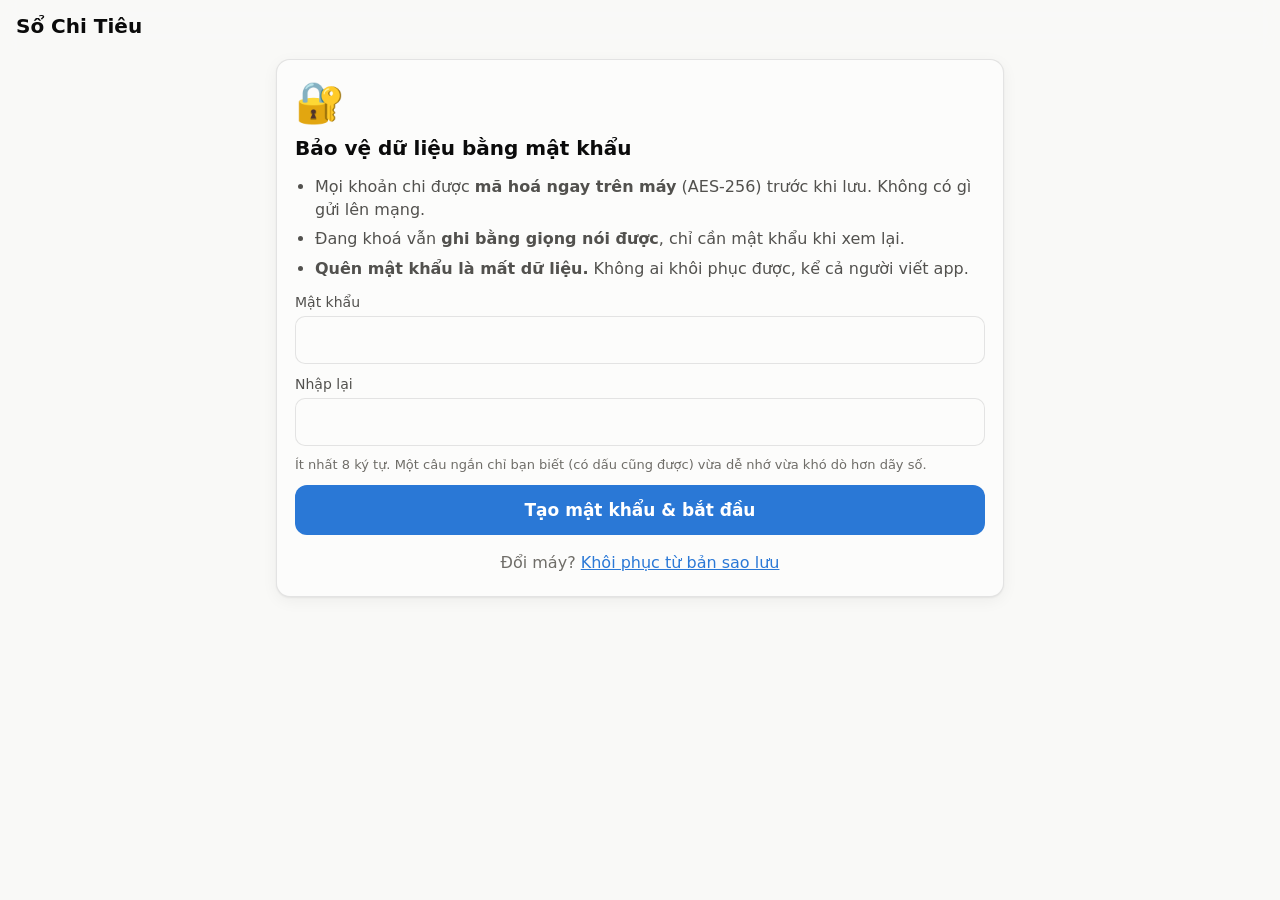
==== index.html @ b9833793 "Coin Manager: ghi chi tiêu bằng giọng nói, mã hoá dữ liệu trên trình duyệt - PWA cho GitHub Pages: n" ====
<!doctype html>
<html lang="vi">
<head>
<meta charset="utf-8">
<meta http-equiv="Content-Security-Policy" content="default-src 'self'; script-src 'self'; style-src 'self'; img-src 'self' data: blob:; connect-src 'self'; manifest-src 'self'; worker-src 'self'; object-src 'none'; base-uri 'none'; form-action 'none'">
<meta name="referrer" content="no-referrer">
<meta name="viewport" content="width=device-width, initial-scale=1, viewport-fit=cover">
<meta name="theme-color" content="#2a78d6">
<meta name="description" content="Ghi chi tiêu bằng giọng nói tiếng Việt, dữ liệu mã hoá ngay trên máy.">
<title>Sổ Chi Tiêu</title>
<link rel="manifest" href="manifest.webmanifest">
<link rel="icon" href="icons/icon.svg" type="image/svg+xml">
<link rel="apple-touch-icon" href="icons/icon-192.png">
<link rel="stylesheet" href="css/app.css">
<script type="module" src="js/app.js"></script>
</head>
<body>
<header class="topbar">
  <h1>Sổ Chi Tiêu</h1>
  <span class="topbar-right">
    <span id="month-spent" class="topbar-meta"></span>
    <button id="lock-btn" class="lock-btn" type="button" hidden></button>
  </span>
</header>

<main>
  <!-- TẠO MẬT KHẨU (lần đầu) -->
  <section id="view-setup" class="view" data-view="setup" hidden>
    <div class="card gate">
      <div class="gate-icon" aria-hidden="true">🔐</div>
      <h2>Bảo vệ dữ liệu bằng mật khẩu</h2>
      <ul class="gate-points">
        <li>Mọi khoản chi được <b>mã hoá ngay trên máy</b> (AES-256) trước khi lưu. Không có gì gửi lên mạng.</li>
        <li>Đang khoá vẫn <b>ghi bằng giọng nói được</b>, chỉ cần mật khẩu khi xem lại.</li>
        <li><b>Quên mật khẩu là mất dữ liệu.</b> Không ai khôi phục được, kể cả người viết app.</li>
      </ul>
      <form id="setup-form" class="gate-form" autocomplete="on">
        <input class="sr-only" type="text" name="username" autocomplete="username" value="Coin Manager" tabindex="-1" aria-hidden="true" readonly>
        <label>Mật khẩu <input name="pass" type="password" autocomplete="new-password" required></label>
        <label>Nhập lại <input name="pass2" type="password" autocomplete="new-password" required></label>
        <p class="muted hint">Ít nhất 8 ký tự. Một câu ngắn chỉ bạn biết (có dấu cũng được) vừa dễ nhớ vừa khó dò hơn dãy số.</p>
        <p class="form-error" role="alert"></p>
        <button class="btn primary" type="submit">Tạo mật khẩu &amp; bắt đầu</button>
      </form>
      <p class="muted center">Đổi máy? <label class="link">Khôi phục từ bản sao lưu<input id="restore-file" type="file" accept=".json,application/json" hidden></label></p>
    </div>
  </section>

  <!-- MỞ KHOÁ -->
  <section id="view-lock" class="view" data-view="lock" hidden>
    <div class="card gate">
      <div class="gate-icon" aria-hidden="true">🔒</div>
      <h2>Đang khoá</h2>
      <p id="lock-msg" class="muted"></p>
      <form id="unlock-form" class="gate-form" autocomplete="on">
        <input class="sr-only" type="text" name="username" autocomplete="username" value="Coin Manager" tabindex="-1" aria-hidden="true" readonly>
        <label>Mật khẩu <input name="pass" type="password" autocomplete="current-password" required></label>
        <p class="form-error" role="alert"></p>
        <button class="btn primary" type="submit">Mở khoá</button>
      </form>
      <details class="forgot">
        <summary>Quên mật khẩu?</summary>
        <p class="muted">Dữ liệu được mã hoá bằng chính mật khẩu của bạn nên không có cách lấy lại. Bạn có thể xoá hết để bắt đầu lại, rồi khôi phục từ bản sao lưu nếu còn nhớ mật khẩu lúc sao lưu.</p>
        <button id="forgot-wipe" class="btn danger" type="button">Xoá toàn bộ và bắt đầu lại…</button>
      </details>
    </div>
  </section>

  <!-- GHI -->
  <section id="view-record" class="view" data-view="record">
    <div class="mic-wrap">
      <button id="mic" class="mic" type="button" aria-label="Bấm để nói">
        <svg viewBox="0 0 24 24" aria-hidden="true"><rect x="9" y="3" width="6" height="11" rx="3"/><path d="M5.5 11a6.5 6.5 0 0 0 13 0M12 17.5V21M8.5 21h7"/></svg>
      </button>
      <p id="mic-status" class="mic-status">Bấm micro rồi nói, ví dụ: <q>bánh mì heo quay mười lăm nghìn</q></p>
      <p id="transcript" class="transcript" hidden></p>
      <div id="alts" class="alts" hidden></div>
    </div>

    <form id="text-form" class="text-form" autocomplete="off">
      <input id="text-input" type="text" enterkeyhint="done" placeholder="Hoặc gõ: bánh mì 15k, cà phê 25k" aria-label="Gõ khoản chi">
      <button class="btn" type="submit">Thêm</button>
    </form>

    <div id="preview" class="card preview" hidden>
      <div id="preview-items"></div>
      <label class="pv-date">Ngày <input id="pv-date" type="date"></label>
      <div class="row-end">
        <button id="pv-cancel" class="btn ghost" type="button">Huỷ</button>
        <button id="pv-save" class="btn primary" type="button">Lưu</button>
      </div>
    </div>

    <section class="card">
      <h2 class="card-title"><span>Hôm nay</span><span id="today-total" class="muted"></span></h2>
      <ul id="today-list" class="tx-list"></ul>
    </section>

    <details class="card howto">
      <summary>Cách nói để máy hiểu đúng</summary>
      <p><b>Mẫu câu:</b> <code>[tên khoản] [số tiền] [đơn vị]</code></p>
      <ul>
        <li><q>bánh mì heo quay mười lăm nghìn</q> → 15.000đ</li>
        <li><q>cà phê sữa hai lăm k</q> → 25.000đ</li>
        <li><q>đổ xăng một trăm rưỡi</q> → 150.000đ <span class="muted">(không nói đơn vị thì hiểu là nghìn)</span></li>
        <li><q>tiền nhà ba triệu hai</q> → 3.200.000đ</li>
        <li><q>trà sữa ba mươi lăm nghìn và bánh tráng hai chục</q> → 2 khoản</li>
        <li><q>hôm qua ăn phở năm mươi lăm nghìn</q> → ghi vào hôm qua</li>
        <li><q>nhận lương mười lăm triệu</q> hoặc <q>thu …</q> → khoản thu</li>
      </ul>
      <p class="muted">Đơn vị hiểu được: nghìn/ngàn/k/ca, triệu/tr, tỷ. Tiếng lóng củ (triệu), lít/xị (trăm nghìn) bật/tắt trong Cài đặt.
        Danh mục được đoán theo từ khoá; khi bạn sửa danh mục, app sẽ nhớ cho lần sau.</p>
    </details>
  </section>

  <!-- LỊCH SỬ -->
  <section id="view-history" class="view" data-view="history" hidden>
    <div class="month-nav" data-month-nav></div>
    <div class="filters">
      <input id="hist-q" type="search" placeholder="Tìm theo tên…" aria-label="Tìm theo tên">
      <select id="hist-cat" aria-label="Lọc danh mục"></select>
    </div>
    <p id="hist-summary" class="muted"></p>
    <div id="hist-list"></div>
  </section>

  <!-- THỐNG KÊ -->
  <section id="view-stats" class="view" data-view="stats" hidden>
    <div class="month-nav" data-month-nav></div>
    <div id="stats-body"></div>
  </section>

  <!-- CÀI ĐẶT -->
  <section id="view-settings" class="view" data-view="settings" hidden>
    <section class="card">
      <h2 class="card-title">Bảo mật</h2>
      <p class="muted">Dữ liệu được mã hoá AES-256-GCM ngay trên máy. Khoá sinh từ mật khẩu (PBKDF2, 600.000 vòng) và chỉ nằm trong bộ nhớ khi đang mở.</p>
      <label class="field-row">Tự khoá khi rời app quá
        <select id="set-lockafter">
          <option value="0">Ngay lập tức</option>
          <option value="1">1 phút</option>
          <option value="5">5 phút</option>
          <option value="15">15 phút</option>
          <option value="60">1 giờ</option>
        </select>
      </label>
      <div class="btn-row">
        <button id="lock-now" class="btn" type="button">🔒 Khoá ngay</button>
        <button id="change-pass" class="btn" type="button">Đổi mật khẩu</button>
      </div>
    </section>

    <section class="card">
      <h2 class="card-title">Nhận diện</h2>
      <label class="switch"><input id="set-slang" type="checkbox"> <span>Hiểu tiếng lóng: <b>củ</b> = triệu, <b>lít/xị</b> = trăm nghìn, <b>cành</b> = nghìn</span></label>
      <label class="switch"><input id="set-autosave" type="checkbox"> <span>Tự lưu sau 3 giây khi nhận diện đủ tên và số tiền</span></label>
    </section>

    <section class="card">
      <h2 class="card-title">Danh mục &amp; từ khoá</h2>
      <p class="muted">Thêm từ khoá riêng cho từng danh mục, cách nhau bằng dấu phẩy. Từ khoá dài hơn sẽ được ưu tiên.</p>
      <div id="cat-settings"></div>
      <form id="cat-add" class="cat-add" autocomplete="off">
        <input name="icon" maxlength="4" placeholder="🐱" aria-label="Biểu tượng">
        <input name="name" required placeholder="Tên danh mục mới" aria-label="Tên danh mục mới">
        <select name="type" aria-label="Loại"><option value="expense">Chi</option><option value="income">Thu</option></select>
        <button class="btn" type="submit">Thêm</button>
      </form>
    </section>

    <section class="card">
      <h2 class="card-title">Đã học từ bạn</h2>
      <ul id="learned-list" class="learned-list"></ul>
    </section>

    <section class="card">
      <h2 class="card-title">Dữ liệu</h2>
      <p id="data-info" class="muted"></p>
      <div class="btn-row">
        <button id="export-json" class="btn" type="button">Sao lưu (đã mã hoá)</button>
        <button id="export-csv" class="btn" type="button">Xuất Excel (CSV, không mã hoá)</button>
        <label class="btn">Khôi phục từ file<input id="import-json" type="file" accept="application/json,.json" hidden></label>
      </div>
      <button id="wipe" class="btn danger" type="button">Xoá toàn bộ dữ liệu…</button>
    </section>
  </section>
</main>

<nav class="tabbar">
  <button type="button" data-tab="record"><span aria-hidden="true">🎤</span>Ghi</button>
  <button type="button" data-tab="history"><span aria-hidden="true">📒</span>Lịch sử</button>
  <button type="button" data-tab="stats"><span aria-hidden="true">📊</span>Thống kê</button>
  <button type="button" data-tab="settings"><span aria-hidden="true">⚙️</span>Cài đặt</button>
</nav>

<dialog id="edit-dialog">
  <form id="edit-form" method="dialog">
    <h2>Sửa khoản</h2>
    <label>Tên <input name="name" required></label>
    <label>Số tiền <input name="amount" inputmode="numeric" required></label>
    <label>Danh mục <select name="category"></select></label>
    <label>Ngày <input name="date" type="date" required></label>
    <p class="muted" id="edit-raw"></p>
    <div class="row-end">
      <button class="btn danger ghost" type="button" id="edit-delete">Xoá</button>
      <span class="spacer"></span>
      <button class="btn ghost" value="cancel" formnovalidate>Huỷ</button>
      <button class="btn primary" value="save">Lưu</button>
    </div>
  </form>
</dialog>

<dialog id="change-pass-dialog">
  <form id="change-pass-form" method="dialog" autocomplete="on">
    <h2>Đổi mật khẩu</h2>
    <input class="sr-only" type="text" name="username" autocomplete="username" value="Coin Manager" tabindex="-1" aria-hidden="true" readonly>
    <label>Mật khẩu hiện tại <input name="old" type="password" autocomplete="current-password" required></label>
    <label>Mật khẩu mới <input name="pass" type="password" autocomplete="new-password" required></label>
    <label>Nhập lại mật khẩu mới <input name="pass2" type="password" autocomplete="new-password" required></label>
    <p class="form-error" role="alert"></p>
    <div class="row-end">
      <button class="btn ghost" value="cancel" formnovalidate>Huỷ</button>
      <button class="btn primary" value="save">Đổi mật khẩu</button>
    </div>
  </form>
</dialog>

<dialog id="ask-pass-dialog">
  <form id="ask-pass-form" method="dialog">
    <h2>Mật khẩu của bản sao lưu</h2>
    <p id="ask-pass-msg" class="muted"></p>
    <label>Mật khẩu <input name="pass" type="password" autocomplete="off" required></label>
    <p class="form-error" role="alert"></p>
    <div class="row-end">
      <button class="btn ghost" value="cancel" formnovalidate>Huỷ</button>
      <button class="btn primary" value="ok">Mở</button>
    </div>
  </form>
</dialog>

<div id="toast" class="toast" role="status" hidden></div>
</body>
</html>
---- css/app.css ----
:root {
  color-scheme: light;
  --page: #f9f9f7;
  --surface: #fcfcfb;
  --surface-2: #f0efec;
  --text: #0b0b0b;
  --text-2: #52514e;
  --muted: #6f6d68;
  --grid: #e1e0d9;
  --axis: #c3c2b7;
  --border: rgba(11, 11, 11, 0.10);
  --accent: #2a78d6;
  --accent-strong: #1c5cab;
  --accent-ink: #ffffff;
  --series-1: #2a78d6;
  --series-1-active: #1c5cab;
  --track: #e8f0fb;
  --good: #006300;
  --bad: #c03030;
  --warn-bg: #fff4dc;
  --shadow: 0 1px 2px rgba(0, 0, 0, 0.06), 0 4px 16px rgba(0, 0, 0, 0.05);
  --radius: 14px;
  --tabbar-h: 64px;
  font-family: system-ui, -apple-system, "Segoe UI", Roboto, sans-serif;
}

@media (prefers-color-scheme: dark) {
  :root {
    color-scheme: dark;
    --page: #0d0d0d;
    --surface: #1a1a19;
    --surface-2: #262624;
    --text: #ffffff;
    --text-2: #c3c2b7;
    --muted: #9a988f;
    --grid: #2c2c2a;
    --axis: #383835;
    --border: rgba(255, 255, 255, 0.10);
    --accent: #3987e5;
    --accent-strong: #6da7ec;
    --series-1: #3987e5;
    --series-1-active: #86b6ef;
    --track: #1d2a3a;
    --good: #0ca30c;
    --bad: #e66767;
    --warn-bg: #3a2e12;
    --shadow: none;
  }
}

* { box-sizing: border-box; }
[hidden] { display: none !important; }
.sr-only {
  position: absolute !important; width: 1px !important; height: 1px !important; min-height: 0 !important;
  padding: 0 !important; margin: -1px !important; border: 0 !important; overflow: hidden; clip-path: inset(50%); white-space: nowrap;
}
html { -webkit-text-size-adjust: 100%; }
body {
  margin: 0;
  background: var(--page);
  color: var(--text);
  font-size: 16px;
  line-height: 1.45;
  padding-bottom: calc(var(--tabbar-h) + env(safe-area-inset-bottom) + 16px);
}
button, input, select, textarea { font: inherit; color: inherit; }
h1, h2, h3 { margin: 0; }
q { quotes: "“" "”"; }
.muted { color: var(--muted); }
.empty { color: var(--muted); padding: 12px 4px; list-style: none; }
.spacer { flex: 1; }

/* ----- Khung ----- */
.topbar {
  position: sticky; top: 0; z-index: 5;
  display: flex; align-items: baseline; justify-content: space-between; gap: 12px;
  padding: calc(env(safe-area-inset-top) + 12px) 16px 10px;
  background: color-mix(in srgb, var(--page) 88%, transparent);
  backdrop-filter: blur(10px);
}
.topbar h1 { font-size: 20px; font-weight: 700; }
.topbar-meta { color: var(--text-2); font-size: 14px; }
.topbar-right { display: flex; align-items: center; gap: 10px; }
.lock-btn {
  border: 1px solid var(--border); background: var(--surface); border-radius: 999px;
  padding: 6px 12px; min-height: 36px; font-size: 14px; cursor: pointer; white-space: nowrap;
}
main { max-width: 760px; margin: 0 auto; padding: 0 16px; }
.view { display: flex; flex-direction: column; gap: 14px; }
.view[hidden] { display: none; }

.card {
  background: var(--surface);
  border: 1px solid var(--border);
  border-radius: var(--radius);
  padding: 14px 16px;
  box-shadow: var(--shadow);
}
.card-title {
  display: flex; justify-content: space-between; align-items: baseline; gap: 8px;
  font-size: 15px; font-weight: 650; margin-bottom: 8px;
}
.card-title .muted { font-weight: 400; font-size: 14px; }

.tabbar {
  position: fixed; left: 0; right: 0; bottom: 0; z-index: 10;
  display: grid; grid-template-columns: repeat(4, 1fr);
  height: calc(var(--tabbar-h) + env(safe-area-inset-bottom));
  padding-bottom: env(safe-area-inset-bottom);
  background: var(--surface);
  border-top: 1px solid var(--border);
}
.tabbar button {
  display: flex; flex-direction: column; align-items: center; justify-content: center; gap: 2px;
  border: 0; background: none; font-size: 12px; color: var(--muted); cursor: pointer;
}
.tabbar button span { font-size: 20px; filter: grayscale(1); opacity: .7; }
.tabbar button[aria-current] { color: var(--accent); font-weight: 650; }
.tabbar button[aria-current] span { filter: none; opacity: 1; }

/* ----- Nút ----- */
.btn {
  display: inline-flex; align-items: center; justify-content: center; gap: 6px;
  min-height: 44px; padding: 0 16px;
  border-radius: 12px; border: 1px solid var(--border);
  background: var(--surface-2); cursor: pointer; font-weight: 550;
}
.btn.primary { background: var(--accent); color: var(--accent-ink); border-color: transparent; }
.btn.primary:disabled { opacity: .45; cursor: not-allowed; }
.btn.ghost { background: transparent; }
.btn.danger { color: var(--bad); }
.icon-btn {
  min-width: 40px; min-height: 40px; border: 0; border-radius: 10px;
  background: transparent; cursor: pointer; font-size: 18px; color: var(--text-2);
}
.icon-btn:disabled { opacity: .3; cursor: default; }
.row-end { display: flex; justify-content: flex-end; align-items: center; gap: 8px; margin-top: 12px; }
.btn-row { display: flex; flex-wrap: wrap; gap: 8px; margin: 8px 0 12px; }
.chip {
  border: 1px solid var(--border); background: var(--surface); border-radius: 999px;
  padding: 6px 12px; cursor: pointer; font-size: 14px;
}

input[type="text"], input[type="search"], input[type="date"], input:not([type]), select, textarea {
  min-height: 44px; padding: 8px 12px; width: 100%;
  border: 1px solid var(--border); border-radius: 10px; background: var(--surface);
}
textarea { resize: vertical; min-height: 60px; }
input:focus-visible, select:focus-visible, textarea:focus-visible, button:focus-visible {
  outline: 2px solid var(--accent); outline-offset: 1px;
}

/* ----- Ghi ----- */
.mic-wrap { display: flex; flex-direction: column; align-items: center; gap: 10px; padding: 18px 0 4px; text-align: center; }
.mic {
  width: 112px; height: 112px; border-radius: 50%; border: 0; cursor: pointer;
  background: var(--accent); color: var(--accent-ink);
  display: grid; place-items: center;
  box-shadow: 0 6px 20px color-mix(in srgb, var(--accent) 40%, transparent);
  transition: transform .15s;
  -webkit-tap-highlight-color: transparent;
}
.mic:active { transform: scale(.96); }
.mic:disabled { opacity: .4; box-shadow: none; }
.mic svg { width: 48px; height: 48px; fill: none; stroke: currentColor; stroke-width: 1.8; stroke-linecap: round; }
.mic svg rect { fill: currentColor; stroke: none; }
.mic.listening { background: var(--bad); animation: pulse 1.2s ease-out infinite; }
@keyframes pulse {
  0% { box-shadow: 0 0 0 0 color-mix(in srgb, var(--bad) 45%, transparent); }
  100% { box-shadow: 0 0 0 26px transparent; }
}
@media (prefers-reduced-motion: reduce) { .mic.listening { animation: none; } }
.mic-status { margin: 0; color: var(--text-2); max-width: 34ch; }
.mic-status.error { color: var(--bad); }
.transcript { margin: 0; font-size: 18px; font-weight: 600; }
.transcript.interim { color: var(--muted); font-weight: 400; }
.alts { display: flex; flex-wrap: wrap; justify-content: center; align-items: center; gap: 6px; font-size: 14px; }

.text-form { display: flex; gap: 8px; }
.text-form input { flex: 1; }

.preview { border-color: color-mix(in srgb, var(--accent) 45%, transparent); }
.pv-item { padding: 10px 0; border-bottom: 1px solid var(--border); display: grid; gap: 8px; }
.pv-item.warn .amount-field input { background: var(--warn-bg); }
.pv-name { font-weight: 600; }
.pv-row { display: grid; grid-template-columns: minmax(0, 1fr) minmax(0, 1.2fr) auto; gap: 8px; align-items: center; }
.amount-field { position: relative; }
.amount-field input { padding-right: 26px; font-variant-numeric: tabular-nums; font-weight: 600; }
.amount-field span { position: absolute; right: 10px; top: 50%; transform: translateY(-50%); color: var(--muted); pointer-events: none; }
.pv-date { display: flex; align-items: center; gap: 10px; margin-top: 10px; color: var(--text-2); }
.pv-date input { width: auto; flex: 1; }

.howto summary { cursor: pointer; font-weight: 600; }
.howto ul { padding-left: 18px; margin: 8px 0; }
.howto li { margin: 4px 0; }
.howto code { background: var(--surface-2); padding: 2px 6px; border-radius: 6px; }

/* ----- Danh sách khoản ----- */
.tx-list { list-style: none; margin: 0; padding: 0; }
.tx {
  width: 100%; display: grid; grid-template-columns: 36px minmax(0, 1fr) auto; align-items: center; gap: 10px;
  padding: 10px 0; border: 0; border-bottom: 1px solid var(--border); background: none; text-align: left; cursor: pointer;
}
.tx-list li:last-child .tx { border-bottom: 0; }
.tx-icon { width: 36px; height: 36px; border-radius: 10px; background: var(--surface-2); display: grid; place-items: center; font-size: 18px; }
.tx-main { display: flex; flex-direction: column; min-width: 0; }
.tx-name { font-weight: 550; overflow: hidden; text-overflow: ellipsis; white-space: nowrap; }
.tx-sub { font-size: 13px; color: var(--muted); }
.tx-amt { font-weight: 650; font-variant-numeric: tabular-nums; white-space: nowrap; }
.tx-amt.income { color: var(--good); }

.month-nav { display: flex; align-items: center; justify-content: space-between; padding-top: 4px; }
.month-nav b { font-size: 17px; }
.filters { display: grid; grid-template-columns: 1fr 1fr; gap: 8px; }
#hist-summary { margin: 0; font-size: 14px; }
#hist-list { display: flex; flex-direction: column; gap: 12px; }

/* ----- Thống kê ----- */
#stats-body { display: flex; flex-direction: column; gap: 14px; }
.kpis { display: grid; grid-template-columns: 1fr 1fr; gap: 10px; }
.kpi {
  background: var(--surface); border: 1px solid var(--border); border-radius: var(--radius);
  padding: 12px 14px; display: flex; flex-direction: column; gap: 2px; min-width: 0; box-shadow: var(--shadow);
}
.kpi.hero { grid-column: 1 / -1; }
.kpi-label { font-size: 13px; color: var(--text-2); }
.kpi-value { font-size: 17px; font-weight: 650; overflow-wrap: anywhere; }
.kpi.hero .kpi-value { font-size: 40px; line-height: 1.15; letter-spacing: -0.01em; }
.kpi-delta { font-size: 14px; color: var(--text-2); }
.kpi-delta.bad { color: var(--bad); }
.kpi-delta.good { color: var(--good); }
.kpi-sub { font-size: 14px; color: var(--text-2); }

.cat-bars { list-style: none; margin: 0; padding: 0; display: flex; flex-direction: column; }
.cat-bar-row {
  width: 100%; display: grid; grid-template-columns: minmax(0, 1fr) auto; gap: 4px 10px;
  padding: 8px 0; border: 0; background: none; text-align: left; cursor: pointer; border-radius: 8px;
}
.cat-bar-row:hover .cb-fill { background: var(--series-1-active); }
.cb-label { overflow: hidden; text-overflow: ellipsis; white-space: nowrap; }
.cb-value { font-weight: 600; font-variant-numeric: tabular-nums; white-space: nowrap; }
.cb-value small { font-weight: 400; color: var(--muted); margin-left: 4px; }
.cb-track { grid-column: 1 / -1; height: 12px; }
.cb-fill { display: block; height: 100%; background: var(--series-1); border-radius: 0 4px 4px 0; }

.seg { display: inline-flex; background: var(--surface-2); border-radius: 10px; padding: 2px; }
.seg button { border: 0; background: none; border-radius: 8px; padding: 4px 10px; font-size: 13px; cursor: pointer; color: var(--text-2); min-height: 32px; }
.seg button[aria-pressed="true"] { background: var(--surface); color: var(--text); font-weight: 600; box-shadow: 0 1px 2px rgba(0, 0, 0, .12); }
.chart-note { margin: -4px 0 6px; font-size: 13px; }
.chart { position: relative; width: 100%; overflow: hidden; }
.chart svg { display: block; touch-action: pan-y; }
.chart .grid { stroke: var(--grid); stroke-width: 1; }
.chart .axis { stroke: var(--axis); stroke-width: 1; }
.chart .tick { fill: var(--muted); font-size: 11px; font-variant-numeric: tabular-nums; }
.chart .tick.today { fill: var(--text); font-weight: 700; }
.chart .col { fill: var(--series-1); }
.chart .col.active { fill: var(--series-1-active); }
.chart .hit { fill: transparent; cursor: pointer; }
.chart .tip {
  position: absolute; pointer-events: none; white-space: nowrap;
  background: var(--text); color: var(--page); border-radius: 8px; padding: 6px 10px; font-size: 13px;
  display: flex; flex-direction: column; box-shadow: 0 4px 14px rgba(0, 0, 0, .2);
}
.chart .tip[hidden] { display: none; }

.grid-2 { display: grid; gap: 14px; }
.rank-list { margin: 0; padding-left: 22px; }
.rank-list li { display: grid; grid-template-columns: minmax(0, 1fr) auto auto; gap: 10px; align-items: baseline; padding: 8px 0; border-bottom: 1px solid var(--border); }
.rank-list li:last-child { border-bottom: 0; }
.rank-list b { font-variant-numeric: tabular-nums; }

/* ----- Cài đặt ----- */
.switch { display: flex; gap: 10px; align-items: flex-start; padding: 8px 0; cursor: pointer; }
.switch input { width: 20px; height: 20px; margin-top: 2px; accent-color: var(--accent); flex: none; }
.cat-set { border-bottom: 1px solid var(--border); padding: 10px 0; }
.cat-set summary { cursor: pointer; }
.cat-set .kw-default { font-size: 13px; margin: 8px 0; }
.cat-add { display: grid; grid-template-columns: 64px minmax(0, 1fr) 80px auto; gap: 8px; margin-top: 12px; }
.cat-add input[name="icon"] { text-align: center; }
.learned-list { list-style: none; margin: 0; padding: 0; }
.learned-list li { display: grid; grid-template-columns: minmax(0, 1fr) auto auto; gap: 8px; align-items: center; border-bottom: 1px solid var(--border); }
.learned-list li.empty { display: block; border: 0; }

/* ----- Hộp thoại & thông báo ----- */
dialog {
  border: 1px solid var(--border); border-radius: 18px; padding: 18px;
  background: var(--surface); color: var(--text); width: min(440px, calc(100vw - 32px));
}
dialog::backdrop { background: rgba(0, 0, 0, .4); }
dialog form { display: flex; flex-direction: column; gap: 10px; }
dialog h2 { font-size: 18px; }
dialog label { display: flex; flex-direction: column; gap: 4px; font-size: 14px; color: var(--text-2); }
dialog label input, dialog label select { color: var(--text); font-size: 16px; }

.toast {
  position: fixed; left: 50%; transform: translateX(-50%);
  bottom: calc(var(--tabbar-h) + env(safe-area-inset-bottom) + 12px); z-index: 20;
  display: flex; align-items: center; gap: 14px;
  background: var(--text); color: var(--page); border-radius: 12px; padding: 10px 16px;
  box-shadow: 0 6px 24px rgba(0, 0, 0, .25); max-width: calc(100vw - 32px);
}
.toast[hidden] { display: none; }
.toast-action { border: 0; background: none; color: #86b6ef; font-weight: 700; cursor: pointer; padding: 6px 0; }
@media (prefers-color-scheme: dark) { .toast-action { color: #1c5cab; } }

/* ----- Màn hình rộng (xem trên máy tính) ----- */
@media (min-width: 720px) {
  .kpis { grid-template-columns: 2fr 1fr 1fr; }
  .kpi.hero { grid-column: auto; }
  .kpi.hero .kpi-value { font-size: 34px; }
  .grid-2 { grid-template-columns: 1fr 1fr; }
}
@media (max-width: 380px) {
  .kpi.hero .kpi-value { font-size: 34px; }
  .cat-add { grid-template-columns: 56px minmax(0, 1fr); }
}

/* ----- Mật khẩu ----- */
.gate { display: flex; flex-direction: column; gap: 12px; margin-top: 8px; padding: 22px 18px; }
.gate h2 { font-size: 20px; }
.gate-icon { font-size: 40px; line-height: 1; }
.gate-points { margin: 0; padding-left: 20px; color: var(--text-2); display: flex; flex-direction: column; gap: 6px; }
.gate-form { display: flex; flex-direction: column; gap: 10px; }
.gate-form label, .field-row { display: flex; flex-direction: column; gap: 4px; font-size: 14px; color: var(--text-2); }
.gate-form input[type="password"], dialog input[type="password"] {
  min-height: 48px; padding: 8px 12px; width: 100%; font-size: 17px; color: var(--text);
  border: 1px solid var(--border); border-radius: 10px; background: var(--surface);
}
.gate-form .btn.primary { min-height: 50px; font-size: 17px; }
.hint { margin: 0; font-size: 13px; }
.form-error { margin: 0; color: var(--bad); font-weight: 600; }
.form-error:empty { display: none; }
.center { text-align: center; margin: 4px 0 0; }
.link { color: var(--accent); text-decoration: underline; cursor: pointer; }
.forgot summary { cursor: pointer; color: var(--text-2); font-size: 14px; }
.forgot p { font-size: 14px; }
.field-row { margin: 8px 0; }
.field-row select { color: var(--text); }
.locked-note { display: flex; flex-direction: column; align-items: flex-start; gap: 10px; padding: 6px 0; color: var(--text-2); list-style: none; }
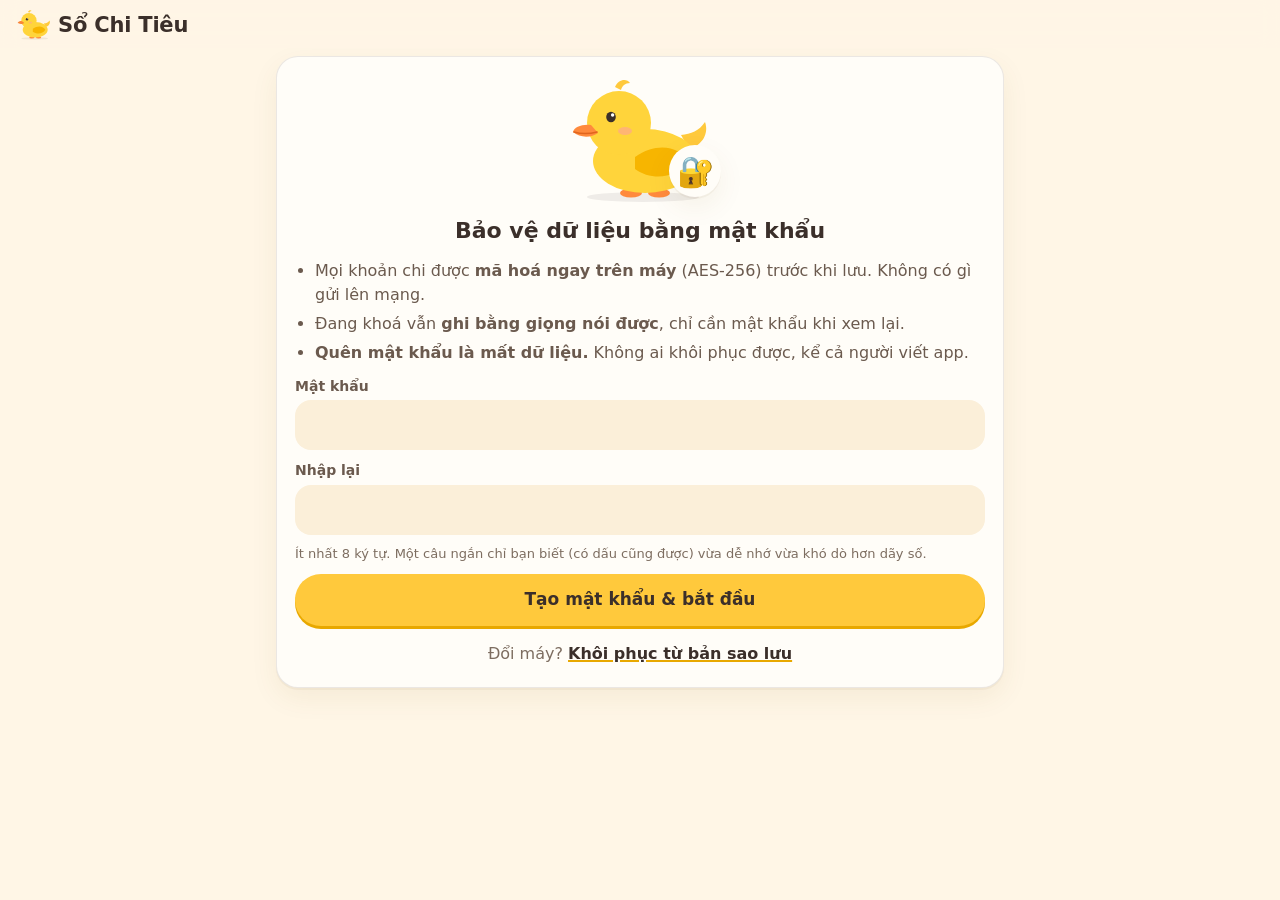
==== commit 3cca73e3: "Chia nhỏ hoá đơn, đọc nhiều món không cần đơn vị, giao diện con vịt - Chia hoá đơn: chạm vào khoản →" ====
--- a/index.html
+++ b/index.html
@@ -5,7 +5,7 @@
 <meta http-equiv="Content-Security-Policy" content="default-src 'self'; script-src 'self'; style-src 'self'; img-src 'self' data: blob:; connect-src 'self'; manifest-src 'self'; worker-src 'self'; object-src 'none'; base-uri 'none'; form-action 'none'">
 <meta name="referrer" content="no-referrer">
 <meta name="viewport" content="width=device-width, initial-scale=1, viewport-fit=cover">
-<meta name="theme-color" content="#2a78d6">
+<meta name="theme-color" content="#FFC93C">
 <meta name="description" content="Ghi chi tiêu bằng giọng nói tiếng Việt, dữ liệu mã hoá ngay trên máy.">
 <title>Sổ Chi Tiêu</title>
 <link rel="manifest" href="manifest.webmanifest">
@@ -16,7 +16,7 @@
 </head>
 <body>
 <header class="topbar">
-  <h1>Sổ Chi Tiêu</h1>
+  <h1><img class="logo" src="icons/duck.svg" alt="" width="36" height="30"> Sổ Chi Tiêu</h1>
   <span class="topbar-right">
     <span id="month-spent" class="topbar-meta"></span>
     <button id="lock-btn" class="lock-btn" type="button" hidden></button>
@@ -27,7 +27,7 @@
   <!-- TẠO MẬT KHẨU (lần đầu) -->
   <section id="view-setup" class="view" data-view="setup" hidden>
     <div class="card gate">
-      <div class="gate-icon" aria-hidden="true">🔐</div>
+      <div class="gate-art" aria-hidden="true"><img src="icons/duck.svg" alt="" width="150" height="124"><span class="gate-badge">🔐</span></div>
       <h2>Bảo vệ dữ liệu bằng mật khẩu</h2>
       <ul class="gate-points">
         <li>Mọi khoản chi được <b>mã hoá ngay trên máy</b> (AES-256) trước khi lưu. Không có gì gửi lên mạng.</li>
@@ -49,7 +49,7 @@
   <!-- MỞ KHOÁ -->
   <section id="view-lock" class="view" data-view="lock" hidden>
     <div class="card gate">
-      <div class="gate-icon" aria-hidden="true">🔒</div>
+      <div class="gate-art" aria-hidden="true"><img src="icons/duck.svg" alt="" width="150" height="124"><span class="gate-badge">🔒</span></div>
       <h2>Đang khoá</h2>
       <p id="lock-msg" class="muted"></p>
       <form id="unlock-form" class="gate-form" autocomplete="on">
@@ -68,17 +68,23 @@
 
   <!-- GHI -->
   <section id="view-record" class="view" data-view="record">
+    <section class="summary-card">
+      <img class="duck-peek" src="icons/duck-peek.svg" alt="" width="96" height="67">
+      <div class="sum-col"><span class="sum-label" id="sum-exp-label">Chi tháng này</span><b id="sum-exp" class="sum-value">—</b></div>
+      <div class="sum-col"><span class="sum-label" id="sum-inc-label">Thu tháng này</span><b id="sum-inc" class="sum-value">—</b></div>
+    </section>
+
     <div class="mic-wrap">
       <button id="mic" class="mic" type="button" aria-label="Bấm để nói">
         <svg viewBox="0 0 24 24" aria-hidden="true"><rect x="9" y="3" width="6" height="11" rx="3"/><path d="M5.5 11a6.5 6.5 0 0 0 13 0M12 17.5V21M8.5 21h7"/></svg>
       </button>
-      <p id="mic-status" class="mic-status">Bấm micro rồi nói, ví dụ: <q>bánh mì heo quay mười lăm nghìn</q></p>
+      <p id="mic-status" class="mic-status">Bấm micro rồi đọc các món kèm giá, ví dụ: <q>bánh hai lăm nước ngọt hai lăm rau hai lăm</q></p>
       <p id="transcript" class="transcript" hidden></p>
       <div id="alts" class="alts" hidden></div>
     </div>
 
     <form id="text-form" class="text-form" autocomplete="off">
-      <input id="text-input" type="text" enterkeyhint="done" placeholder="Hoặc gõ: bánh mì 15k, cà phê 25k" aria-label="Gõ khoản chi">
+      <input id="text-input" type="text" enterkeyhint="done" placeholder="Hoặc gõ: bánh 25 nước ngọt 25" aria-label="Gõ khoản chi">
       <button class="btn" type="submit">Thêm</button>
     </form>
 
@@ -93,22 +99,20 @@
 
     <section class="card">
       <h2 class="card-title"><span>Hôm nay</span><span id="today-total" class="muted"></span></h2>
-      <ul id="today-list" class="tx-list"></ul>
+      <ul id="today-list" class="tx-list timeline"></ul>
     </section>
 
     <details class="card howto">
       <summary>Cách nói để máy hiểu đúng</summary>
-      <p><b>Mẫu câu:</b> <code>[tên khoản] [số tiền] [đơn vị]</code></p>
+      <p><b>Mẫu câu:</b> <code>[món] [giá] [món] [giá] …</code> — không cần nói đơn vị, số dưới 1000 hiểu là nghìn.</p>
       <ul>
-        <li><q>bánh mì heo quay mười lăm nghìn</q> → 15.000đ</li>
-        <li><q>cà phê sữa hai lăm k</q> → 25.000đ</li>
-        <li><q>đổ xăng một trăm rưỡi</q> → 150.000đ <span class="muted">(không nói đơn vị thì hiểu là nghìn)</span></li>
-        <li><q>tiền nhà ba triệu hai</q> → 3.200.000đ</li>
-        <li><q>trà sữa ba mươi lăm nghìn và bánh tráng hai chục</q> → 2 khoản</li>
-        <li><q>hôm qua ăn phở năm mươi lăm nghìn</q> → ghi vào hôm qua</li>
-        <li><q>nhận lương mười lăm triệu</q> hoặc <q>thu …</q> → khoản thu</li>
+        <li><q>bánh hai lăm nước ngọt hai lăm rau hai lăm</q> → 3 khoản, mỗi khoản 25.000đ</li>
+        <li><q>siêu thị một trăm</q> → 100.000đ (về nhà chạm vào khoản để <b>chia nhỏ</b>)</li>
+        <li><q>đổ xăng một trăm rưỡi</q> → 150.000đ · <q>tiền nhà ba triệu hai</q> → 3.200.000đ</li>
+        <li><q>bánh mì hai ổ ba mươi</q> → “Bánh mì hai ổ” 30.000đ <span class="muted">(ổ, ly, chai, kg… là số lượng)</span></li>
+        <li><q>hôm qua phở năm lăm</q> → ghi vào hôm qua · <q>nhận lương mười lăm triệu</q> → khoản thu</li>
       </ul>
-      <p class="muted">Đơn vị hiểu được: nghìn/ngàn/k/ca, triệu/tr, tỷ. Tiếng lóng củ (triệu), lít/xị (trăm nghìn) bật/tắt trong Cài đặt.
+      <p class="muted">Vẫn hiểu khi có đơn vị: nghìn/ngàn/k/ca, triệu/tr, tỷ. Tiếng lóng củ (triệu), lít/xị (trăm nghìn) bật/tắt trong Cài đặt.
         Danh mục được đoán theo từ khoá; khi bạn sửa danh mục, app sẽ nhớ cho lần sau.</p>
     </details>
   </section>
@@ -193,13 +197,30 @@
   <button type="button" data-tab="settings"><span aria-hidden="true">⚙️</span>Cài đặt</button>
 </nav>
 
-<dialog id="edit-dialog">
+<dialog id="edit-dialog" class="sheet">
   <form id="edit-form" method="dialog">
     <h2>Sửa khoản</h2>
     <label>Tên <input name="name" required></label>
-    <label>Số tiền <input name="amount" inputmode="numeric" required></label>
+    <div class="row-2">
+      <label>Tổng tiền <input name="amount" inputmode="numeric" required></label>
+      <label>Ngày <input name="date" type="date" required></label>
+    </div>
     <label>Danh mục <select name="category"></select></label>
-    <label>Ngày <input name="date" type="date" required></label>
+
+    <section class="split-box" aria-labelledby="split-title">
+      <div class="split-head">
+        <h3 id="split-title">✂️ Chia nhỏ hoá đơn</h3>
+        <button type="button" class="mini-mic" id="split-mic" aria-label="Nói các món">🎤</button>
+      </div>
+      <div class="split-add">
+        <input id="split-input" type="text" enterkeyhint="done" autocomplete="off" placeholder="bánh 25 nước ngọt 25 rau 25" aria-label="Thêm món">
+        <button type="button" class="btn" id="split-add-btn">Thêm</button>
+      </div>
+      <p id="split-status" class="hint muted" hidden></p>
+      <ul id="split-list" class="split-list"></ul>
+      <div id="split-rest" class="split-rest"></div>
+    </section>
+
     <p class="muted" id="edit-raw"></p>
     <div class="row-end">
       <button class="btn danger ghost" type="button" id="edit-delete">Xoá</button>
--- a/css/app.css
+++ b/css/app.css
@@ -1,52 +1,66 @@
+/* Sổ Chi Tiêu — theme con vịt 🦆
+   Nền kem ấm, vàng vịt làm màu chính, cam mỏ vịt làm điểm nhấn, xanh mặt hồ cho phụ.
+   Mỗi danh mục có một màu pastel (.tint-N) — chỉ để trang trí/nhận diện, không mã hoá dữ liệu. */
+
 :root {
   color-scheme: light;
-  --page: #f9f9f7;
-  --surface: #fcfcfb;
-  --surface-2: #f0efec;
-  --text: #0b0b0b;
-  --text-2: #52514e;
-  --muted: #6f6d68;
-  --grid: #e1e0d9;
-  --axis: #c3c2b7;
-  --border: rgba(11, 11, 11, 0.10);
-  --accent: #2a78d6;
-  --accent-strong: #1c5cab;
-  --accent-ink: #ffffff;
-  --series-1: #2a78d6;
-  --series-1-active: #1c5cab;
-  --track: #e8f0fb;
-  --good: #006300;
-  --bad: #c03030;
-  --warn-bg: #fff4dc;
-  --shadow: 0 1px 2px rgba(0, 0, 0, 0.06), 0 4px 16px rgba(0, 0, 0, 0.05);
-  --radius: 14px;
-  --tabbar-h: 64px;
-  font-family: system-ui, -apple-system, "Segoe UI", Roboto, sans-serif;
+  --page: #FFF6E6;
+  --surface: #FFFDF8;
+  --surface-2: #FBEFD9;
+  --ink: #3B2F2A;
+  --ink-2: #6B5A4E;
+  --muted: #7D6D60;
+  --border: rgba(59, 47, 42, 0.10);
+  --duck: #FFC93C;
+  --duck-soft: #FFE7A3;
+  --duck-deep: #E8A800;
+  --beak: #FF8A3D;
+  --pond: #8ED1F2;
+  --on-duck: #3B2F2A;
+  --series: #D46B08;          /* cột/thanh biểu đồ: ≥ 3:1 trên nền thẻ */
+  --series-active: #A85200;
+  --grid: #EFE3CF;
+  --axis: #D9C7A9;
+  --good: #2E7D32;
+  --bad: #C2410C;
+  --warn-bg: #FFE8D1;
+  --shadow: 0 2px 0 rgba(120, 80, 20, 0.05), 0 10px 28px rgba(120, 80, 20, 0.07);
+  --radius: 22px;
+  --tabbar-h: 68px;
+  --t0: #FFE3C8; --t1: #F1E2CF; --t2: #DDF2D4; --t3: #D7ECFB; --t4: #FCE1E7; --t5: #FFF2BF; --t6: #EADFF8;
+  --t7: #D5F3EC; --t8: #FBDDF0; --t9: #F3E3D6; --t10: #DFE6FF; --t11: #FFE0D6; --t12: #EEE8E0; --t13: #DCF5D0;
+  font-family: "Nunito", "Quicksand", ui-rounded, "SF Pro Rounded", system-ui, -apple-system, "Segoe UI", Roboto, sans-serif;
 }
 
 @media (prefers-color-scheme: dark) {
   :root {
     color-scheme: dark;
-    --page: #0d0d0d;
-    --surface: #1a1a19;
-    --surface-2: #262624;
-    --text: #ffffff;
-    --text-2: #c3c2b7;
-    --muted: #9a988f;
-    --grid: #2c2c2a;
-    --axis: #383835;
-    --border: rgba(255, 255, 255, 0.10);
-    --accent: #3987e5;
-    --accent-strong: #6da7ec;
-    --series-1: #3987e5;
-    --series-1-active: #86b6ef;
-    --track: #1d2a3a;
-    --good: #0ca30c;
-    --bad: #e66767;
-    --warn-bg: #3a2e12;
+    --page: #1C1813;
+    --surface: #27211A;
+    --surface-2: #332B21;
+    --ink: #FFF3DC;
+    --ink-2: #DCCBB2;
+    --muted: #AE9D86;
+    --border: rgba(255, 240, 210, 0.10);
+    --duck-soft: #4A3C17;
+    --duck-deep: #B88600;
+    --series: #FFC93C;
+    --series-active: #FFE08A;
+    --grid: #3A3127;
+    --axis: #4A3F33;
+    --good: #7BD88F;
+    --bad: #FF9E6B;
+    --warn-bg: #4A2E17;
     --shadow: none;
+    --t0: #4A3524; --t1: #43382B; --t2: #2C4128; --t3: #233A4B; --t4: #4A2B33; --t5: #4A4220; --t6: #3A2F4B;
+    --t7: #213F39; --t8: #48293D; --t9: #45362B; --t10: #2C3350; --t11: #4B2E27; --t12: #3A3631; --t13: #2A4424;
   }
 }
+
+.tint-0 { --tint: var(--t0); } .tint-1 { --tint: var(--t1); } .tint-2 { --tint: var(--t2); } .tint-3 { --tint: var(--t3); }
+.tint-4 { --tint: var(--t4); } .tint-5 { --tint: var(--t5); } .tint-6 { --tint: var(--t6); } .tint-7 { --tint: var(--t7); }
+.tint-8 { --tint: var(--t8); } .tint-9 { --tint: var(--t9); } .tint-10 { --tint: var(--t10); } .tint-11 { --tint: var(--t11); }
+.tint-12 { --tint: var(--t12); } .tint-13 { --tint: var(--t13); }
 
 * { box-sizing: border-box; }
 [hidden] { display: none !important; }
@@ -58,282 +72,362 @@
 body {
   margin: 0;
   background: var(--page);
-  color: var(--text);
+  color: var(--ink);
   font-size: 16px;
   line-height: 1.45;
-  padding-bottom: calc(var(--tabbar-h) + env(safe-area-inset-bottom) + 16px);
+  padding-bottom: calc(var(--tabbar-h) + env(safe-area-inset-bottom) + 20px);
+  -webkit-tap-highlight-color: transparent;
 }
 button, input, select, textarea { font: inherit; color: inherit; }
 h1, h2, h3 { margin: 0; }
 q { quotes: "“" "”"; }
 .muted { color: var(--muted); }
-.empty { color: var(--muted); padding: 12px 4px; list-style: none; }
+.empty { color: var(--muted); padding: 12px 4px; list-style: none; text-align: center; }
 .spacer { flex: 1; }
 
 /* ----- Khung ----- */
 .topbar {
   position: sticky; top: 0; z-index: 5;
-  display: flex; align-items: baseline; justify-content: space-between; gap: 12px;
-  padding: calc(env(safe-area-inset-top) + 12px) 16px 10px;
-  background: color-mix(in srgb, var(--page) 88%, transparent);
+  display: flex; align-items: center; justify-content: space-between; gap: 12px;
+  padding: calc(env(safe-area-inset-top) + 10px) 16px 8px;
+  background: color-mix(in srgb, var(--page) 90%, transparent);
   backdrop-filter: blur(10px);
 }
-.topbar h1 { font-size: 20px; font-weight: 700; }
-.topbar-meta { color: var(--text-2); font-size: 14px; }
-.topbar-right { display: flex; align-items: center; gap: 10px; }
+.topbar h1 { display: flex; align-items: center; gap: 6px; font-size: 21px; font-weight: 800; letter-spacing: -0.01em; }
+.logo { width: 36px; height: 30px; }
+.topbar-right { display: flex; align-items: center; gap: 8px; }
+.topbar-meta { color: var(--ink-2); font-size: 14px; font-weight: 700; }
 .lock-btn {
-  border: 1px solid var(--border); background: var(--surface); border-radius: 999px;
-  padding: 6px 12px; min-height: 36px; font-size: 14px; cursor: pointer; white-space: nowrap;
+  border: 0; background: var(--surface); border-radius: 999px; box-shadow: 0 2px 0 var(--border);
+  padding: 6px 12px; min-height: 36px; font-size: 14px; font-weight: 700; cursor: pointer; white-space: nowrap;
 }
 main { max-width: 760px; margin: 0 auto; padding: 0 16px; }
-.view { display: flex; flex-direction: column; gap: 14px; }
-.view[hidden] { display: none; }
+.view { display: flex; flex-direction: column; gap: 16px; }
 
 .card {
   background: var(--surface);
+  border-radius: var(--radius);
+  padding: 16px;
+  box-shadow: var(--shadow);
   border: 1px solid var(--border);
-  border-radius: var(--radius);
-  padding: 14px 16px;
-  box-shadow: var(--shadow);
 }
 .card-title {
   display: flex; justify-content: space-between; align-items: baseline; gap: 8px;
-  font-size: 15px; font-weight: 650; margin-bottom: 8px;
-}
-.card-title .muted { font-weight: 400; font-size: 14px; }
+  font-size: 16px; font-weight: 800; margin-bottom: 10px;
+}
+.card-title .muted { font-weight: 600; font-size: 14px; }
 
 .tabbar {
   position: fixed; left: 0; right: 0; bottom: 0; z-index: 10;
-  display: grid; grid-template-columns: repeat(4, 1fr);
+  display: grid; grid-template-columns: repeat(4, 1fr); gap: 4px;
   height: calc(var(--tabbar-h) + env(safe-area-inset-bottom));
-  padding-bottom: env(safe-area-inset-bottom);
+  padding: 6px 8px calc(env(safe-area-inset-bottom) + 6px);
   background: var(--surface);
   border-top: 1px solid var(--border);
+  border-radius: 22px 22px 0 0;
+  box-shadow: 0 -6px 20px rgba(120, 80, 20, 0.06);
 }
 .tabbar button {
-  display: flex; flex-direction: column; align-items: center; justify-content: center; gap: 2px;
-  border: 0; background: none; font-size: 12px; color: var(--muted); cursor: pointer;
-}
-.tabbar button span { font-size: 20px; filter: grayscale(1); opacity: .7; }
-.tabbar button[aria-current] { color: var(--accent); font-weight: 650; }
+  display: flex; flex-direction: column; align-items: center; justify-content: center; gap: 1px;
+  border: 0; background: none; border-radius: 16px; font-size: 12px; font-weight: 700; color: var(--muted); cursor: pointer;
+}
+.tabbar button span { font-size: 21px; line-height: 1.1; filter: grayscale(0.8); opacity: .75; }
+.tabbar button[aria-current] { background: var(--duck-soft); color: var(--ink); }
 .tabbar button[aria-current] span { filter: none; opacity: 1; }
 
-/* ----- Nút ----- */
+/* ----- Nút: mập, bo tròn, có "đế" như đồ chơi ----- */
 .btn {
   display: inline-flex; align-items: center; justify-content: center; gap: 6px;
-  min-height: 44px; padding: 0 16px;
-  border-radius: 12px; border: 1px solid var(--border);
-  background: var(--surface-2); cursor: pointer; font-weight: 550;
-}
-.btn.primary { background: var(--accent); color: var(--accent-ink); border-color: transparent; }
-.btn.primary:disabled { opacity: .45; cursor: not-allowed; }
-.btn.ghost { background: transparent; }
+  min-height: 46px; padding: 0 18px;
+  border-radius: 999px; border: 0;
+  background: var(--surface-2); color: var(--ink);
+  box-shadow: 0 3px 0 var(--border);
+  cursor: pointer; font-weight: 800;
+  transition: transform .08s, box-shadow .08s;
+}
+.btn:active { transform: translateY(2px); box-shadow: 0 1px 0 var(--border); }
+.btn.primary { background: var(--duck); color: var(--on-duck); box-shadow: 0 3px 0 var(--duck-deep); }
+.btn.primary:active { box-shadow: 0 1px 0 var(--duck-deep); }
+.btn.primary:disabled { opacity: .5; cursor: not-allowed; transform: none; }
+.btn.ghost { background: transparent; box-shadow: none; }
 .btn.danger { color: var(--bad); }
 .icon-btn {
-  min-width: 40px; min-height: 40px; border: 0; border-radius: 10px;
-  background: transparent; cursor: pointer; font-size: 18px; color: var(--text-2);
+  min-width: 40px; min-height: 40px; border: 0; border-radius: 12px;
+  background: transparent; cursor: pointer; font-size: 17px; color: var(--ink-2);
 }
 .icon-btn:disabled { opacity: .3; cursor: default; }
-.row-end { display: flex; justify-content: flex-end; align-items: center; gap: 8px; margin-top: 12px; }
-.btn-row { display: flex; flex-wrap: wrap; gap: 8px; margin: 8px 0 12px; }
+.row-end { display: flex; justify-content: flex-end; align-items: center; gap: 8px; margin-top: 14px; }
+.btn-row { display: flex; flex-wrap: wrap; gap: 8px; margin: 10px 0 12px; }
 .chip {
-  border: 1px solid var(--border); background: var(--surface); border-radius: 999px;
-  padding: 6px 12px; cursor: pointer; font-size: 14px;
+  border: 0; background: var(--surface); border-radius: 999px; box-shadow: 0 2px 0 var(--border);
+  padding: 7px 14px; cursor: pointer; font-size: 14px; font-weight: 600;
 }
 
 input[type="text"], input[type="search"], input[type="date"], input:not([type]), select, textarea {
-  min-height: 44px; padding: 8px 12px; width: 100%;
-  border: 1px solid var(--border); border-radius: 10px; background: var(--surface);
-}
-textarea { resize: vertical; min-height: 60px; }
-input:focus-visible, select:focus-visible, textarea:focus-visible, button:focus-visible {
-  outline: 2px solid var(--accent); outline-offset: 1px;
-}
+  min-height: 46px; padding: 8px 14px; width: 100%;
+  border: 2px solid transparent; border-radius: 16px; background: var(--surface-2); color: var(--ink);
+}
+textarea { resize: vertical; min-height: 64px; }
+input:focus-visible, select:focus-visible, textarea:focus-visible { outline: none; border-color: var(--duck); background: var(--surface); }
+button:focus-visible { outline: 3px solid var(--duck); outline-offset: 2px; }
+
+/* ----- Thẻ tổng kết tháng + vịt ló đầu ----- */
+.summary-card {
+  position: relative; margin-top: 46px;
+  display: grid; grid-template-columns: 1fr 1fr; gap: 12px;
+  padding: 18px 18px 16px;
+  background: linear-gradient(160deg, var(--duck-soft), var(--surface) 70%);
+  border-radius: var(--radius); box-shadow: var(--shadow); border: 1px solid var(--border);
+}
+.duck-peek { position: absolute; right: 22px; top: -58px; width: 96px; height: 67px; pointer-events: none; }
+.sum-col { display: flex; flex-direction: column; min-width: 0; }
+.sum-label { font-size: 13px; font-weight: 700; color: var(--ink-2); }
+.sum-value { font-size: 24px; font-weight: 900; letter-spacing: -0.02em; overflow-wrap: anywhere; }
+.sum-col + .sum-col .sum-value { color: var(--good); }
 
 /* ----- Ghi ----- */
-.mic-wrap { display: flex; flex-direction: column; align-items: center; gap: 10px; padding: 18px 0 4px; text-align: center; }
+.mic-wrap { display: flex; flex-direction: column; align-items: center; gap: 10px; padding: 6px 0 2px; text-align: center; }
 .mic {
-  width: 112px; height: 112px; border-radius: 50%; border: 0; cursor: pointer;
-  background: var(--accent); color: var(--accent-ink);
+  width: 116px; height: 116px; border-radius: 50%; border: 0; cursor: pointer;
+  background: var(--duck); color: var(--on-duck);
   display: grid; place-items: center;
-  box-shadow: 0 6px 20px color-mix(in srgb, var(--accent) 40%, transparent);
-  transition: transform .15s;
-  -webkit-tap-highlight-color: transparent;
-}
-.mic:active { transform: scale(.96); }
+  box-shadow: 0 6px 0 var(--duck-deep), 0 14px 30px rgba(232, 168, 0, .35);
+  transition: transform .1s, box-shadow .1s;
+}
+.mic:active { transform: translateY(4px); box-shadow: 0 2px 0 var(--duck-deep), 0 8px 20px rgba(232, 168, 0, .3); }
 .mic:disabled { opacity: .4; box-shadow: none; }
-.mic svg { width: 48px; height: 48px; fill: none; stroke: currentColor; stroke-width: 1.8; stroke-linecap: round; }
+.mic svg { width: 50px; height: 50px; fill: none; stroke: currentColor; stroke-width: 2; stroke-linecap: round; }
 .mic svg rect { fill: currentColor; stroke: none; }
-.mic.listening { background: var(--bad); animation: pulse 1.2s ease-out infinite; }
+.mic.listening { background: var(--beak); box-shadow: 0 6px 0 #D9621C; animation: pulse 1.2s ease-out infinite; }
 @keyframes pulse {
-  0% { box-shadow: 0 0 0 0 color-mix(in srgb, var(--bad) 45%, transparent); }
-  100% { box-shadow: 0 0 0 26px transparent; }
+  0% { box-shadow: 0 6px 0 #D9621C, 0 0 0 0 color-mix(in srgb, var(--beak) 50%, transparent); }
+  100% { box-shadow: 0 6px 0 #D9621C, 0 0 0 28px transparent; }
 }
 @media (prefers-reduced-motion: reduce) { .mic.listening { animation: none; } }
-.mic-status { margin: 0; color: var(--text-2); max-width: 34ch; }
+.mic-status { margin: 4px 0 0; color: var(--ink-2); max-width: 36ch; font-weight: 600; }
 .mic-status.error { color: var(--bad); }
-.transcript { margin: 0; font-size: 18px; font-weight: 600; }
-.transcript.interim { color: var(--muted); font-weight: 400; }
+.transcript { margin: 0; font-size: 18px; font-weight: 800; }
+.transcript.interim { color: var(--muted); font-weight: 600; }
 .alts { display: flex; flex-wrap: wrap; justify-content: center; align-items: center; gap: 6px; font-size: 14px; }
 
 .text-form { display: flex; gap: 8px; }
-.text-form input { flex: 1; }
-
-.preview { border-color: color-mix(in srgb, var(--accent) 45%, transparent); }
-.pv-item { padding: 10px 0; border-bottom: 1px solid var(--border); display: grid; gap: 8px; }
+.text-form input { flex: 1; border-radius: 999px; padding-left: 18px; }
+
+.preview { border: 2px solid var(--duck); }
+.pv-item { padding: 10px 0; border-bottom: 1px dashed var(--border); display: grid; gap: 8px; }
 .pv-item.warn .amount-field input { background: var(--warn-bg); }
-.pv-name { font-weight: 600; }
+.pv-name { font-weight: 700; }
 .pv-row { display: grid; grid-template-columns: minmax(0, 1fr) minmax(0, 1.2fr) auto; gap: 8px; align-items: center; }
-.amount-field { position: relative; }
-.amount-field input { padding-right: 26px; font-variant-numeric: tabular-nums; font-weight: 600; }
-.amount-field span { position: absolute; right: 10px; top: 50%; transform: translateY(-50%); color: var(--muted); pointer-events: none; }
-.pv-date { display: flex; align-items: center; gap: 10px; margin-top: 10px; color: var(--text-2); }
+.amount-field { position: relative; display: block; }
+.amount-field input { padding-right: 26px; font-variant-numeric: tabular-nums; font-weight: 800; }
+.amount-field span { position: absolute; right: 12px; top: 50%; transform: translateY(-50%); color: var(--muted); pointer-events: none; font-weight: 700; }
+.pv-date { display: flex; align-items: center; gap: 10px; margin-top: 10px; color: var(--ink-2); font-weight: 600; }
 .pv-date input { width: auto; flex: 1; }
 
-.howto summary { cursor: pointer; font-weight: 600; }
+.howto summary { cursor: pointer; font-weight: 800; }
 .howto ul { padding-left: 18px; margin: 8px 0; }
-.howto li { margin: 4px 0; }
-.howto code { background: var(--surface-2); padding: 2px 6px; border-radius: 6px; }
-
-/* ----- Danh sách khoản ----- */
-.tx-list { list-style: none; margin: 0; padding: 0; }
+.howto li { margin: 6px 0; }
+.howto code { background: var(--surface-2); padding: 2px 8px; border-radius: 8px; }
+
+/* ----- Danh sách khoản: dòng thời gian, mỗi khoản một viên màu pastel ----- */
+.tx-list { list-style: none; margin: 0; padding: 0; display: flex; flex-direction: column; gap: 8px; }
+.tl { display: grid; grid-template-columns: 44px minmax(0, 1fr); gap: 8px; align-items: center; position: relative; }
+.tl::before { content: ""; position: absolute; left: 21px; top: -8px; bottom: -8px; width: 2px; background: var(--border); }
+.tl:first-child::before { top: 50%; }
+.tl:last-child::before { bottom: 50%; }
+.tl:only-child::before { display: none; }
+.tl-time {
+  position: relative; z-index: 1; justify-self: center;
+  font-size: 11px; font-weight: 800; color: var(--muted); background: var(--surface); padding: 2px 0;
+}
 .tx {
-  width: 100%; display: grid; grid-template-columns: 36px minmax(0, 1fr) auto; align-items: center; gap: 10px;
-  padding: 10px 0; border: 0; border-bottom: 1px solid var(--border); background: none; text-align: left; cursor: pointer;
-}
-.tx-list li:last-child .tx { border-bottom: 0; }
-.tx-icon { width: 36px; height: 36px; border-radius: 10px; background: var(--surface-2); display: grid; place-items: center; font-size: 18px; }
+  width: 100%; display: grid; grid-template-columns: 42px minmax(0, 1fr) auto; align-items: center; gap: 10px;
+  padding: 10px 12px; border: 0; border-radius: 18px; background: var(--tint, var(--surface-2)); text-align: left; cursor: pointer;
+  transition: transform .08s;
+}
+.tx:active { transform: scale(.98); }
+.tx-icon, .cat-tile {
+  width: 42px; height: 42px; border-radius: 14px; display: grid; place-items: center; font-size: 21px;
+  background: color-mix(in srgb, var(--surface) 70%, transparent);
+}
 .tx-main { display: flex; flex-direction: column; min-width: 0; }
-.tx-name { font-weight: 550; overflow: hidden; text-overflow: ellipsis; white-space: nowrap; }
-.tx-sub { font-size: 13px; color: var(--muted); }
-.tx-amt { font-weight: 650; font-variant-numeric: tabular-nums; white-space: nowrap; }
+.tx-name { font-weight: 800; line-height: 1.25; overflow: hidden; display: -webkit-box; -webkit-line-clamp: 2; -webkit-box-orient: vertical; overflow-wrap: anywhere; }
+.tx-sub { font-size: 13px; color: var(--ink-2); overflow: hidden; text-overflow: ellipsis; white-space: nowrap; }
+.tx-splits { font-size: 12px; color: var(--ink-2); font-weight: 600; line-height: 1.3; overflow: hidden; display: -webkit-box; -webkit-line-clamp: 2; -webkit-box-orient: vertical; }
+.tx-splits::before { content: "✂️ "; }
+.tx-amt { font-weight: 900; font-variant-numeric: tabular-nums; white-space: nowrap; }
 .tx-amt.income { color: var(--good); }
-
-.month-nav { display: flex; align-items: center; justify-content: space-between; padding-top: 4px; }
-.month-nav b { font-size: 17px; }
+.locked-note { display: flex; flex-direction: column; align-items: center; text-align: center; gap: 10px; padding: 8px 0; color: var(--ink-2); list-style: none; font-weight: 600; }
+
+.month-nav {
+  display: flex; align-items: center; justify-content: space-between; padding: 4px 6px;
+  background: var(--surface); border-radius: 999px; box-shadow: var(--shadow); border: 1px solid var(--border); margin-top: 6px;
+}
+.month-nav b { font-size: 17px; font-weight: 900; }
+.month-nav .icon-btn { font-size: 22px; font-weight: 900; }
 .filters { display: grid; grid-template-columns: 1fr 1fr; gap: 8px; }
-#hist-summary { margin: 0; font-size: 14px; }
-#hist-list { display: flex; flex-direction: column; gap: 12px; }
+#hist-summary { margin: 0; font-size: 14px; font-weight: 700; }
+#hist-list { display: flex; flex-direction: column; gap: 14px; }
 
 /* ----- Thống kê ----- */
-#stats-body { display: flex; flex-direction: column; gap: 14px; }
-.kpis { display: grid; grid-template-columns: 1fr 1fr; gap: 10px; }
+#stats-body { display: flex; flex-direction: column; gap: 16px; }
+.kpis { display: grid; grid-template-columns: 1fr 1fr; gap: 10px; margin-top: 46px; }
 .kpi {
-  background: var(--surface); border: 1px solid var(--border); border-radius: var(--radius);
-  padding: 12px 14px; display: flex; flex-direction: column; gap: 2px; min-width: 0; box-shadow: var(--shadow);
-}
-.kpi.hero { grid-column: 1 / -1; }
-.kpi-label { font-size: 13px; color: var(--text-2); }
-.kpi-value { font-size: 17px; font-weight: 650; overflow-wrap: anywhere; }
-.kpi.hero .kpi-value { font-size: 40px; line-height: 1.15; letter-spacing: -0.01em; }
-.kpi-delta { font-size: 14px; color: var(--text-2); }
+  position: relative; background: var(--surface); border-radius: var(--radius); border: 1px solid var(--border);
+  padding: 14px 16px; display: flex; flex-direction: column; gap: 2px; min-width: 0; box-shadow: var(--shadow);
+}
+.kpi.hero { grid-column: 1 / -1; background: linear-gradient(160deg, var(--duck-soft), var(--surface) 70%); }
+.kpi.hero .duck-peek { top: -58px; }
+.kpi-label { font-size: 13px; font-weight: 700; color: var(--ink-2); }
+.kpi-value { font-size: 18px; font-weight: 900; overflow-wrap: anywhere; }
+.kpi.hero .kpi-value { font-size: 38px; line-height: 1.15; letter-spacing: -0.02em; }
+.kpi-delta { font-size: 14px; font-weight: 700; color: var(--ink-2); }
 .kpi-delta.bad { color: var(--bad); }
 .kpi-delta.good { color: var(--good); }
-.kpi-sub { font-size: 14px; color: var(--text-2); }
-
-.cat-bars { list-style: none; margin: 0; padding: 0; display: flex; flex-direction: column; }
+.kpi-sub { font-size: 14px; color: var(--ink-2); font-weight: 600; }
+
+.cat-bars { list-style: none; margin: 0; padding: 0; display: flex; flex-direction: column; gap: 6px; }
 .cat-bar-row {
-  width: 100%; display: grid; grid-template-columns: minmax(0, 1fr) auto; gap: 4px 10px;
-  padding: 8px 0; border: 0; background: none; text-align: left; cursor: pointer; border-radius: 8px;
-}
-.cat-bar-row:hover .cb-fill { background: var(--series-1-active); }
-.cb-label { overflow: hidden; text-overflow: ellipsis; white-space: nowrap; }
-.cb-value { font-weight: 600; font-variant-numeric: tabular-nums; white-space: nowrap; }
-.cb-value small { font-weight: 400; color: var(--muted); margin-left: 4px; }
-.cb-track { grid-column: 1 / -1; height: 12px; }
-.cb-fill { display: block; height: 100%; background: var(--series-1); border-radius: 0 4px 4px 0; }
-
-.seg { display: inline-flex; background: var(--surface-2); border-radius: 10px; padding: 2px; }
-.seg button { border: 0; background: none; border-radius: 8px; padding: 4px 10px; font-size: 13px; cursor: pointer; color: var(--text-2); min-height: 32px; }
-.seg button[aria-pressed="true"] { background: var(--surface); color: var(--text); font-weight: 600; box-shadow: 0 1px 2px rgba(0, 0, 0, .12); }
-.chart-note { margin: -4px 0 6px; font-size: 13px; }
+  width: 100%; display: grid; grid-template-columns: 42px minmax(0, 1fr) auto; gap: 4px 10px; align-items: center;
+  padding: 6px 0; border: 0; background: none; text-align: left; cursor: pointer; border-radius: 12px;
+}
+.cat-bar-row .cat-tile { grid-row: span 2; background: var(--tint); }
+.cat-bar-row:hover .cb-fill { background: var(--series-active); }
+.cb-label { font-weight: 700; overflow: hidden; text-overflow: ellipsis; white-space: nowrap; }
+.cb-value { font-weight: 800; font-variant-numeric: tabular-nums; white-space: nowrap; }
+.cb-value small { font-weight: 600; color: var(--muted); margin-left: 4px; }
+.cb-track { grid-column: 2 / -1; height: 12px; background: var(--surface-2); border-radius: 999px; overflow: hidden; }
+.cb-fill { display: block; height: 100%; background: var(--series); border-radius: 0 6px 6px 0; }
+
+.seg { display: inline-flex; background: var(--surface-2); border-radius: 999px; padding: 3px; }
+.seg button { border: 0; background: none; border-radius: 999px; padding: 4px 12px; font-size: 13px; font-weight: 700; cursor: pointer; color: var(--ink-2); min-height: 32px; }
+.seg button[aria-pressed="true"] { background: var(--duck); color: var(--on-duck); }
+.chart-note { margin: -4px 0 6px; font-size: 13px; font-weight: 600; }
 .chart { position: relative; width: 100%; overflow: hidden; }
 .chart svg { display: block; touch-action: pan-y; }
 .chart .grid { stroke: var(--grid); stroke-width: 1; }
 .chart .axis { stroke: var(--axis); stroke-width: 1; }
-.chart .tick { fill: var(--muted); font-size: 11px; font-variant-numeric: tabular-nums; }
-.chart .tick.today { fill: var(--text); font-weight: 700; }
-.chart .col { fill: var(--series-1); }
-.chart .col.active { fill: var(--series-1-active); }
+.chart .tick { fill: var(--muted); font-size: 11px; font-weight: 700; font-variant-numeric: tabular-nums; }
+.chart .tick.today { fill: var(--ink); font-weight: 900; }
+.chart .col { fill: var(--series); }
+.chart .col.active { fill: var(--series-active); }
 .chart .hit { fill: transparent; cursor: pointer; }
 .chart .tip {
   position: absolute; pointer-events: none; white-space: nowrap;
-  background: var(--text); color: var(--page); border-radius: 8px; padding: 6px 10px; font-size: 13px;
-  display: flex; flex-direction: column; box-shadow: 0 4px 14px rgba(0, 0, 0, .2);
-}
-.chart .tip[hidden] { display: none; }
-
-.grid-2 { display: grid; gap: 14px; }
+  background: var(--ink); color: var(--page); border-radius: 12px; padding: 6px 12px; font-size: 13px;
+  display: flex; flex-direction: column; box-shadow: 0 6px 16px rgba(0, 0, 0, .2);
+}
+
+.grid-2 { display: grid; gap: 16px; }
 .rank-list { margin: 0; padding-left: 22px; }
-.rank-list li { display: grid; grid-template-columns: minmax(0, 1fr) auto auto; gap: 10px; align-items: baseline; padding: 8px 0; border-bottom: 1px solid var(--border); }
+.rank-list li { display: grid; grid-template-columns: minmax(0, 1fr) auto auto; gap: 10px; align-items: baseline; padding: 8px 0; border-bottom: 1px dashed var(--border); }
 .rank-list li:last-child { border-bottom: 0; }
 .rank-list b { font-variant-numeric: tabular-nums; }
 
 /* ----- Cài đặt ----- */
-.switch { display: flex; gap: 10px; align-items: flex-start; padding: 8px 0; cursor: pointer; }
-.switch input { width: 20px; height: 20px; margin-top: 2px; accent-color: var(--accent); flex: none; }
-.cat-set { border-bottom: 1px solid var(--border); padding: 10px 0; }
-.cat-set summary { cursor: pointer; }
+.switch { display: flex; gap: 10px; align-items: flex-start; padding: 8px 0; cursor: pointer; font-weight: 600; }
+.switch input { width: 22px; height: 22px; margin-top: 1px; accent-color: var(--duck-deep); flex: none; }
+.cat-set { border-bottom: 1px dashed var(--border); padding: 10px 0; }
+.cat-set summary { cursor: pointer; font-weight: 700; }
 .cat-set .kw-default { font-size: 13px; margin: 8px 0; }
-.cat-add { display: grid; grid-template-columns: 64px minmax(0, 1fr) 80px auto; gap: 8px; margin-top: 12px; }
+.cat-add { display: grid; grid-template-columns: 64px minmax(0, 1fr) 84px auto; gap: 8px; margin-top: 12px; }
 .cat-add input[name="icon"] { text-align: center; }
 .learned-list { list-style: none; margin: 0; padding: 0; }
-.learned-list li { display: grid; grid-template-columns: minmax(0, 1fr) auto auto; gap: 8px; align-items: center; border-bottom: 1px solid var(--border); }
+.learned-list li { display: grid; grid-template-columns: minmax(0, 1fr) auto auto; gap: 8px; align-items: center; border-bottom: 1px dashed var(--border); }
 .learned-list li.empty { display: block; border: 0; }
-
-/* ----- Hộp thoại & thông báo ----- */
+.field-row { display: flex; flex-direction: column; gap: 4px; font-size: 14px; color: var(--ink-2); font-weight: 700; margin: 8px 0; }
+
+/* ----- Mật khẩu ----- */
+.gate { display: flex; flex-direction: column; gap: 12px; margin-top: 8px; padding: 22px 18px; }
+.gate h2 { font-size: 22px; font-weight: 900; text-align: center; }
+.gate-art { position: relative; align-self: center; width: 150px; height: 124px; }
+.gate-art img { width: 150px; height: 124px; }
+.gate-badge {
+  position: absolute; right: -6px; bottom: 6px; font-size: 30px;
+  background: var(--surface); border-radius: 50%; width: 52px; height: 52px; display: grid; place-items: center; box-shadow: var(--shadow);
+}
+.gate-points { margin: 0; padding-left: 20px; color: var(--ink-2); display: flex; flex-direction: column; gap: 6px; }
+.gate-form { display: flex; flex-direction: column; gap: 10px; }
+.gate-form label { display: flex; flex-direction: column; gap: 4px; font-size: 14px; color: var(--ink-2); font-weight: 700; }
+.gate-form input[type="password"], dialog input[type="password"] {
+  min-height: 50px; padding: 8px 16px; width: 100%; font-size: 17px; color: var(--ink);
+  border: 2px solid transparent; border-radius: 16px; background: var(--surface-2);
+}
+.gate-form .btn.primary { min-height: 52px; font-size: 17px; }
+.hint { margin: 0; font-size: 13px; }
+.form-error { margin: 0; color: var(--bad); font-weight: 800; }
+.form-error:empty { display: none; }
+.center { text-align: center; margin: 4px 0 0; }
+.link { color: var(--ink); text-decoration: underline; text-decoration-color: var(--duck-deep); text-decoration-thickness: 2px; cursor: pointer; font-weight: 700; }
+.forgot summary { cursor: pointer; color: var(--ink-2); font-size: 14px; font-weight: 700; }
+.forgot p { font-size: 14px; }
+
+/* ----- Hộp thoại: bảng trượt từ dưới lên trên điện thoại ----- */
 dialog {
-  border: 1px solid var(--border); border-radius: 18px; padding: 18px;
-  background: var(--surface); color: var(--text); width: min(440px, calc(100vw - 32px));
-}
-dialog::backdrop { background: rgba(0, 0, 0, .4); }
+  border: 0; border-radius: 26px; padding: 20px 18px;
+  background: var(--surface); color: var(--ink); width: min(460px, calc(100vw - 24px));
+  box-shadow: 0 20px 60px rgba(0, 0, 0, .25);
+}
+dialog::backdrop { background: rgba(40, 28, 10, .45); }
 dialog form { display: flex; flex-direction: column; gap: 10px; }
-dialog h2 { font-size: 18px; }
-dialog label { display: flex; flex-direction: column; gap: 4px; font-size: 14px; color: var(--text-2); }
-dialog label input, dialog label select { color: var(--text); font-size: 16px; }
+dialog h2 { font-size: 19px; font-weight: 900; }
+dialog label { display: flex; flex-direction: column; gap: 4px; font-size: 14px; color: var(--ink-2); font-weight: 700; }
+dialog label input, dialog label select { color: var(--ink); font-size: 16px; font-weight: 600; }
+dialog.sheet { max-height: 92vh; overflow-y: auto; }
+@media (max-width: 600px) {
+  dialog.sheet {
+    margin: auto 0 0; width: 100vw; max-width: 100vw; border-radius: 26px 26px 0 0;
+    padding-bottom: calc(18px + env(safe-area-inset-bottom));
+  }
+  dialog.sheet::before { content: ""; display: block; width: 44px; height: 5px; border-radius: 3px; background: var(--border); margin: -8px auto 10px; }
+}
+.row-2 { display: grid; grid-template-columns: 1fr 1fr; gap: 10px; }
+
+/* ----- Chia nhỏ hoá đơn ----- */
+.split-box { background: var(--surface-2); border-radius: 18px; padding: 12px; display: flex; flex-direction: column; gap: 8px; }
+.split-head { display: flex; align-items: center; justify-content: space-between; }
+.split-head h3 { font-size: 15px; font-weight: 900; }
+.mini-mic {
+  width: 42px; height: 42px; border-radius: 50%; border: 0; background: var(--duck); box-shadow: 0 3px 0 var(--duck-deep);
+  font-size: 18px; cursor: pointer;
+}
+.mini-mic.listening { background: var(--beak); box-shadow: 0 3px 0 #D9621C; animation: pulse 1.2s ease-out infinite; }
+.split-add { display: flex; gap: 8px; }
+.split-add input { flex: 1; background: var(--surface); }
+.split-list { list-style: none; margin: 0; padding: 0; display: flex; flex-direction: column; gap: 6px; }
+.split-item {
+  display: grid; grid-template-columns: 34px minmax(0, 1fr) 104px 32px; grid-template-rows: auto auto; gap: 6px 6px; align-items: center;
+  padding: 8px; border-radius: 14px; background: var(--tint, var(--surface));
+}
+.split-item .tx-icon { width: 34px; height: 34px; border-radius: 10px; font-size: 17px; grid-row: span 2; }
+.split-item input, .split-item select { min-height: 40px; padding: 6px 10px; border-radius: 12px; background: var(--surface); font-size: 15px; }
+.split-item .amount-field input { padding-right: 22px; }
+.split-item select { grid-column: 2 / -1; }
+.split-del { grid-column: 4; grid-row: 1; min-width: 32px; padding: 0; }
+.split-rest { display: flex; flex-wrap: wrap; align-items: center; gap: 8px; font-size: 14px; font-weight: 700; color: var(--ink-2); }
+.split-rest.over { color: var(--bad); }
+.split-rest.done { color: var(--good); }
+.split-rest .btn { min-height: 36px; padding: 0 12px; font-size: 13px; }
 
 .toast {
   position: fixed; left: 50%; transform: translateX(-50%);
-  bottom: calc(var(--tabbar-h) + env(safe-area-inset-bottom) + 12px); z-index: 20;
+  bottom: calc(var(--tabbar-h) + env(safe-area-inset-bottom) + 14px); z-index: 20;
   display: flex; align-items: center; gap: 14px;
-  background: var(--text); color: var(--page); border-radius: 12px; padding: 10px 16px;
-  box-shadow: 0 6px 24px rgba(0, 0, 0, .25); max-width: calc(100vw - 32px);
-}
-.toast[hidden] { display: none; }
-.toast-action { border: 0; background: none; color: #86b6ef; font-weight: 700; cursor: pointer; padding: 6px 0; }
-@media (prefers-color-scheme: dark) { .toast-action { color: #1c5cab; } }
+  background: var(--ink); color: var(--page); border-radius: 999px; padding: 10px 18px; font-weight: 700;
+  box-shadow: 0 8px 24px rgba(0, 0, 0, .25); max-width: calc(100vw - 32px);
+}
+.toast-action { border: 0; background: none; color: var(--duck); font-weight: 900; cursor: pointer; padding: 6px 0; }
+@media (prefers-color-scheme: dark) { .toast-action { color: #A85200; } }
 
 /* ----- Màn hình rộng (xem trên máy tính) ----- */
 @media (min-width: 720px) {
   .kpis { grid-template-columns: 2fr 1fr 1fr; }
   .kpi.hero { grid-column: auto; }
-  .kpi.hero .kpi-value { font-size: 34px; }
+  .kpi.hero .kpi-value { font-size: 32px; }
   .grid-2 { grid-template-columns: 1fr 1fr; }
 }
 @media (max-width: 380px) {
-  .kpi.hero .kpi-value { font-size: 34px; }
+  .kpi.hero .kpi-value { font-size: 32px; }
+  .sum-value { font-size: 21px; }
   .cat-add { grid-template-columns: 56px minmax(0, 1fr); }
 }
-
-/* ----- Mật khẩu ----- */
-.gate { display: flex; flex-direction: column; gap: 12px; margin-top: 8px; padding: 22px 18px; }
-.gate h2 { font-size: 20px; }
-.gate-icon { font-size: 40px; line-height: 1; }
-.gate-points { margin: 0; padding-left: 20px; color: var(--text-2); display: flex; flex-direction: column; gap: 6px; }
-.gate-form { display: flex; flex-direction: column; gap: 10px; }
-.gate-form label, .field-row { display: flex; flex-direction: column; gap: 4px; font-size: 14px; color: var(--text-2); }
-.gate-form input[type="password"], dialog input[type="password"] {
-  min-height: 48px; padding: 8px 12px; width: 100%; font-size: 17px; color: var(--text);
-  border: 1px solid var(--border); border-radius: 10px; background: var(--surface);
-}
-.gate-form .btn.primary { min-height: 50px; font-size: 17px; }
-.hint { margin: 0; font-size: 13px; }
-.form-error { margin: 0; color: var(--bad); font-weight: 600; }
-.form-error:empty { display: none; }
-.center { text-align: center; margin: 4px 0 0; }
-.link { color: var(--accent); text-decoration: underline; cursor: pointer; }
-.forgot summary { cursor: pointer; color: var(--text-2); font-size: 14px; }
-.forgot p { font-size: 14px; }
-.field-row { margin: 8px 0; }
-.field-row select { color: var(--text); }
-.locked-note { display: flex; flex-direction: column; align-items: flex-start; gap: 10px; padding: 6px 0; color: var(--text-2); list-style: none; }
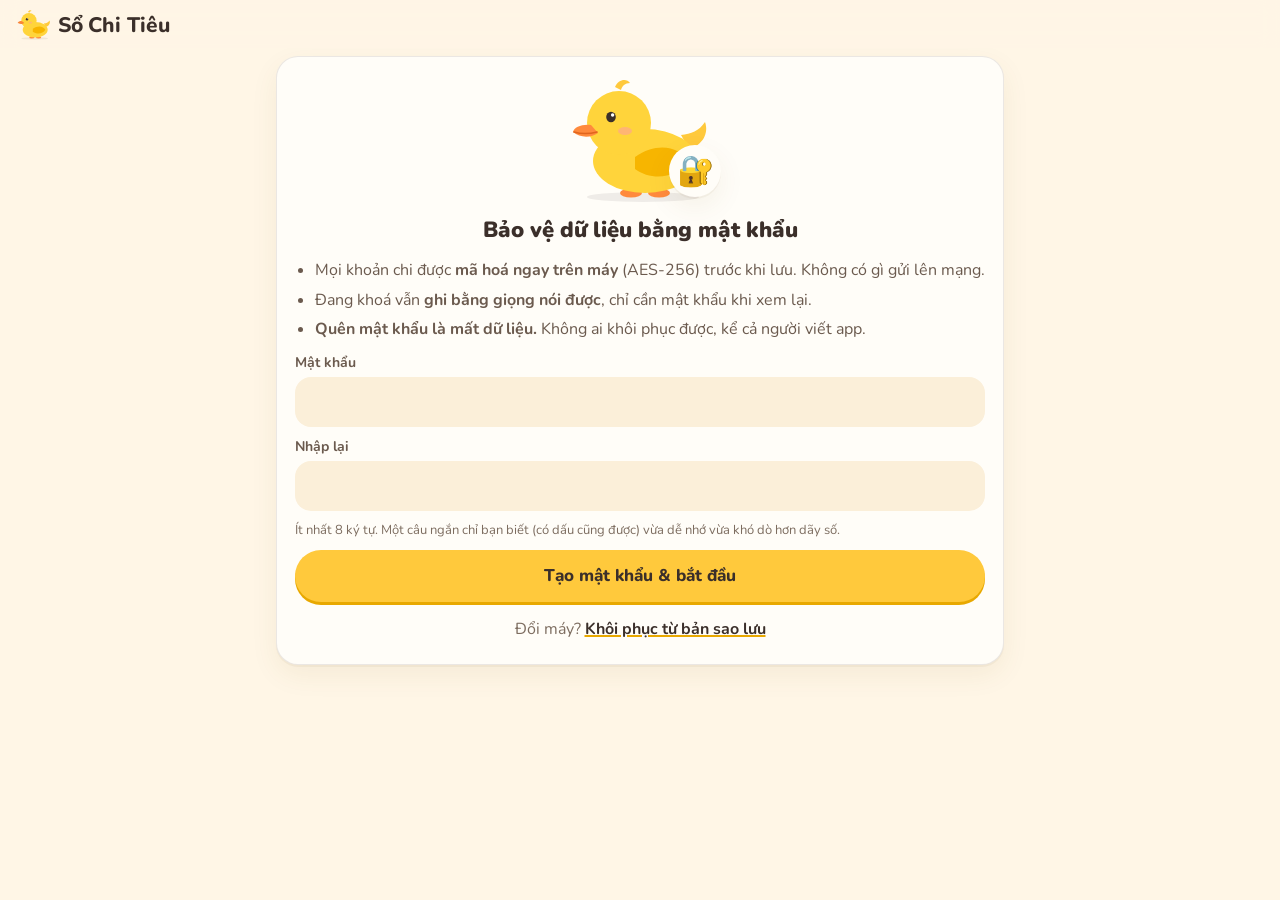
==== commit 6a59f432: "Donut tỉ lệ chi, micro ở tầm ngón cái, lưu từ khoá, font Nunito - Donut "Tỉ lệ chi tiêu": tối đa 6 p" ====
--- a/index.html
+++ b/index.html
@@ -74,28 +74,12 @@
       <div class="sum-col"><span class="sum-label" id="sum-inc-label">Thu tháng này</span><b id="sum-inc" class="sum-value">—</b></div>
     </section>
 
-    <div class="mic-wrap">
-      <button id="mic" class="mic" type="button" aria-label="Bấm để nói">
-        <svg viewBox="0 0 24 24" aria-hidden="true"><rect x="9" y="3" width="6" height="11" rx="3"/><path d="M5.5 11a6.5 6.5 0 0 0 13 0M12 17.5V21M8.5 21h7"/></svg>
-      </button>
-      <p id="mic-status" class="mic-status">Bấm micro rồi đọc các món kèm giá, ví dụ: <q>bánh hai lăm nước ngọt hai lăm rau hai lăm</q></p>
-      <p id="transcript" class="transcript" hidden></p>
-      <div id="alts" class="alts" hidden></div>
-    </div>
+    <p class="mic-hint">Bấm <span class="mic-hint-icon" aria-hidden="true">🎤</span> ở dưới rồi đọc các món kèm giá, ví dụ: <q>bánh hai lăm nước ngọt hai lăm rau hai lăm</q></p>
 
     <form id="text-form" class="text-form" autocomplete="off">
       <input id="text-input" type="text" enterkeyhint="done" placeholder="Hoặc gõ: bánh 25 nước ngọt 25" aria-label="Gõ khoản chi">
       <button class="btn" type="submit">Thêm</button>
     </form>
-
-    <div id="preview" class="card preview" hidden>
-      <div id="preview-items"></div>
-      <label class="pv-date">Ngày <input id="pv-date" type="date"></label>
-      <div class="row-end">
-        <button id="pv-cancel" class="btn ghost" type="button">Huỷ</button>
-        <button id="pv-save" class="btn primary" type="button">Lưu</button>
-      </div>
-    </div>
 
     <section class="card">
       <h2 class="card-title"><span>Hôm nay</span><span id="today-total" class="muted"></span></h2>
@@ -162,7 +146,7 @@
 
     <section class="card">
       <h2 class="card-title">Danh mục &amp; từ khoá</h2>
-      <p class="muted">Thêm từ khoá riêng cho từng danh mục, cách nhau bằng dấu phẩy. Từ khoá dài hơn sẽ được ưu tiên.</p>
+      <p class="muted">Chạm vào một danh mục, gõ từ khoá rồi bấm <b>Lưu</b> (nhiều từ thì cách nhau bằng dấu phẩy). Từ khoá dài hơn được ưu tiên; dài bằng nhau thì từ của bạn thắng từ có sẵn.</p>
       <div id="cat-settings"></div>
       <form id="cat-add" class="cat-add" autocomplete="off">
         <input name="icon" maxlength="4" placeholder="🐱" aria-label="Biểu tượng">
@@ -190,9 +174,28 @@
   </section>
 </main>
 
+<!-- Bảng ghi nhanh: nổi ngay trên nút micro để bấm Lưu bằng ngón cái -->
+<section id="capture" class="capture" aria-live="polite" hidden>
+  <div class="cap-head">
+    <p id="mic-status" class="mic-status"></p>
+    <button id="cap-close" class="icon-btn" type="button" aria-label="Đóng">✕</button>
+  </div>
+  <p id="transcript" class="transcript" hidden></p>
+  <div id="alts" class="alts" hidden></div>
+  <div id="preview" class="preview" hidden>
+    <div id="preview-items"></div>
+    <label class="pv-date">Ngày <input id="pv-date" type="date"></label>
+    <div class="row-end">
+      <button id="pv-cancel" class="btn ghost" type="button">Huỷ</button>
+      <button id="pv-save" class="btn primary" type="button">Lưu</button>
+    </div>
+  </div>
+</section>
+
 <nav class="tabbar">
-  <button type="button" data-tab="record"><span aria-hidden="true">🎤</span>Ghi</button>
+  <button type="button" data-tab="record"><span aria-hidden="true">🏠</span>Hôm nay</button>
   <button type="button" data-tab="history"><span aria-hidden="true">📒</span>Lịch sử</button>
+  <div class="fab-slot"><button id="mic" class="mic fab" type="button" aria-label="Bấm để nói"><svg viewBox="0 0 24 24" aria-hidden="true"><rect x="9" y="3" width="6" height="11" rx="3"/><path d="M5.5 11a6.5 6.5 0 0 0 13 0M12 17.5V21M8.5 21h7"/></svg></button></div>
   <button type="button" data-tab="stats"><span aria-hidden="true">📊</span>Thống kê</button>
   <button type="button" data-tab="settings"><span aria-hidden="true">⚙️</span>Cài đặt</button>
 </nav>
--- a/css/app.css
+++ b/css/app.css
@@ -1,6 +1,23 @@
 /* Sổ Chi Tiêu — theme con vịt 🦆
    Nền kem ấm, vàng vịt làm màu chính, cam mỏ vịt làm điểm nhấn, xanh mặt hồ cho phụ.
    Mỗi danh mục có một màu pastel (.tint-N) — chỉ để trang trí/nhận diện, không mã hoá dữ liệu. */
+
+/* Nunito (SIL OFL 1.1, xem fonts/OFL.txt) — tự host, chỉ tải phần chữ cần dùng */
+@font-face {
+  font-family: "Nunito"; font-style: normal; font-weight: 400 900; font-display: swap;
+  src: url(../fonts/nunito-vietnamese.woff2) format("woff2");
+  unicode-range: U+0102-0103, U+0110-0111, U+0128-0129, U+0168-0169, U+01A0-01A1, U+01AF-01B0, U+0300-0301, U+0303-0304, U+0308-0309, U+0323, U+0329, U+1EA0-1EF9, U+20AB;
+}
+@font-face {
+  font-family: "Nunito"; font-style: normal; font-weight: 400 900; font-display: swap;
+  src: url(../fonts/nunito-latin-ext.woff2) format("woff2");
+  unicode-range: U+0100-02BA, U+02BD-02C5, U+02C7-02CC, U+02CE-02D7, U+02DD-02FF, U+0304, U+0308, U+0329, U+1D00-1DBF, U+1E00-1E9F, U+1EF2-1EFF, U+2020, U+20A0-20AB, U+20AD-20C4, U+2113, U+2C60-2C7F, U+A720-A7FF;
+}
+@font-face {
+  font-family: "Nunito"; font-style: normal; font-weight: 400 900; font-display: swap;
+  src: url(../fonts/nunito-latin.woff2) format("woff2");
+  unicode-range: U+0000-00FF, U+0131, U+0152-0153, U+02BB-02BC, U+02C6, U+02DA, U+02DC, U+0304, U+0308, U+0329, U+2000-206F, U+20AC, U+2122, U+2191, U+2193, U+2212, U+2215, U+FEFF, U+FFFD;
+}
 
 :root {
   color-scheme: light;
@@ -27,6 +44,7 @@
   --shadow: 0 2px 0 rgba(120, 80, 20, 0.05), 0 10px 28px rgba(120, 80, 20, 0.07);
   --radius: 22px;
   --tabbar-h: 68px;
+  --s0: #2a78d6; --s1: #eb6834; --s2: #1baf7a; --s3: #eda100; --s4: #e87ba4; --s5: #008300; --s-other: #B3AAA0;
   --t0: #FFE3C8; --t1: #F1E2CF; --t2: #DDF2D4; --t3: #D7ECFB; --t4: #FCE1E7; --t5: #FFF2BF; --t6: #EADFF8;
   --t7: #D5F3EC; --t8: #FBDDF0; --t9: #F3E3D6; --t10: #DFE6FF; --t11: #FFE0D6; --t12: #EEE8E0; --t13: #DCF5D0;
   font-family: "Nunito", "Quicksand", ui-rounded, "SF Pro Rounded", system-ui, -apple-system, "Segoe UI", Roboto, sans-serif;
@@ -52,6 +70,7 @@
     --bad: #FF9E6B;
     --warn-bg: #4A2E17;
     --shadow: none;
+    --s0: #3987e5; --s1: #d95926; --s2: #199e70; --s3: #c98500; --s4: #d55181; --s5: #008300; --s-other: #6F675F;
     --t0: #4A3524; --t1: #43382B; --t2: #2C4128; --t3: #233A4B; --t4: #4A2B33; --t5: #4A4220; --t6: #3A2F4B;
     --t7: #213F39; --t8: #48293D; --t9: #45362B; --t10: #2C3350; --t11: #4B2E27; --t12: #3A3631; --t13: #2A4424;
   }
@@ -119,7 +138,7 @@
 
 .tabbar {
   position: fixed; left: 0; right: 0; bottom: 0; z-index: 10;
-  display: grid; grid-template-columns: repeat(4, 1fr); gap: 4px;
+  display: grid; grid-template-columns: 1fr 1fr 84px 1fr 1fr; gap: 2px;
   height: calc(var(--tabbar-h) + env(safe-area-inset-bottom));
   padding: 6px 8px calc(env(safe-area-inset-bottom) + 6px);
   background: var(--surface);
@@ -127,13 +146,13 @@
   border-radius: 22px 22px 0 0;
   box-shadow: 0 -6px 20px rgba(120, 80, 20, 0.06);
 }
-.tabbar button {
+.tabbar [data-tab] {
   display: flex; flex-direction: column; align-items: center; justify-content: center; gap: 1px;
   border: 0; background: none; border-radius: 16px; font-size: 12px; font-weight: 700; color: var(--muted); cursor: pointer;
 }
-.tabbar button span { font-size: 21px; line-height: 1.1; filter: grayscale(0.8); opacity: .75; }
-.tabbar button[aria-current] { background: var(--duck-soft); color: var(--ink); }
-.tabbar button[aria-current] span { filter: none; opacity: 1; }
+.tabbar [data-tab] span { font-size: 21px; line-height: 1.1; filter: grayscale(0.8); opacity: .75; }
+.tabbar [data-tab][aria-current] { background: var(--duck-soft); color: var(--ink); }
+.tabbar [data-tab][aria-current] span { filter: none; opacity: 1; }
 
 /* ----- Nút: mập, bo tròn, có "đế" như đồ chơi ----- */
 .btn {
@@ -411,7 +430,7 @@
 
 .toast {
   position: fixed; left: 50%; transform: translateX(-50%);
-  bottom: calc(var(--tabbar-h) + env(safe-area-inset-bottom) + 14px); z-index: 20;
+  bottom: calc(var(--tabbar-h) + env(safe-area-inset-bottom) + 44px); z-index: 20;
   display: flex; align-items: center; gap: 14px;
   background: var(--ink); color: var(--page); border-radius: 999px; padding: 10px 18px; font-weight: 700;
   box-shadow: 0 8px 24px rgba(0, 0, 0, .25); max-width: calc(100vw - 32px);
@@ -431,3 +450,75 @@
   .sum-value { font-size: 21px; }
   .cat-add { grid-template-columns: 56px minmax(0, 1fr); }
 }
+
+/* ----- Nút micro nổi giữa thanh tab (trong tầm ngón cái) ----- */
+.fab-slot { position: relative; display: grid; place-items: center; }
+.mic.fab {
+  position: absolute; bottom: 14px; left: 50%; transform: translateX(-50%);
+  width: 78px; height: 78px;
+  box-shadow: 0 5px 0 var(--duck-deep), 0 10px 24px rgba(232, 168, 0, .35);
+  border: 5px solid var(--surface);
+}
+.mic.fab:active { transform: translateX(-50%) translateY(3px); box-shadow: 0 2px 0 var(--duck-deep); }
+.mic.fab svg { width: 36px; height: 36px; }
+.mic.fab.listening { box-shadow: 0 5px 0 #D9621C; }
+.mic-hint { margin: 2px 4px 0; color: var(--ink-2); font-weight: 600; font-size: 15px; text-align: center; }
+.mic-hint-icon { display: inline-grid; place-items: center; width: 28px; height: 28px; border-radius: 50%; background: var(--duck); font-size: 15px; }
+
+/* ----- Bảng ghi nhanh: nổi ngay trên thanh tab ----- */
+.capture {
+  position: fixed; left: 10px; right: 10px; z-index: 12;
+  bottom: calc(var(--tabbar-h) + env(safe-area-inset-bottom) + 34px);
+  max-width: 600px; margin: 0 auto; max-height: min(62vh, 560px); overflow-y: auto;
+  background: var(--surface); border: 2px solid var(--duck); border-radius: 24px; padding: 12px 14px 14px;
+  box-shadow: 0 12px 36px rgba(80, 50, 10, .22);
+  display: flex; flex-direction: column; gap: 8px;
+}
+.cap-head { display: flex; align-items: flex-start; justify-content: space-between; gap: 8px; }
+.cap-head .mic-status { margin: 6px 0 0; text-align: left; max-width: none; }
+.capture .transcript { text-align: left; }
+.capture .alts { justify-content: flex-start; }
+.capture .preview { border: 0; padding: 0; }
+body.capturing { padding-bottom: calc(var(--tabbar-h) + 62vh); }
+@media (prefers-color-scheme: dark) { .capture { box-shadow: 0 12px 36px rgba(0, 0, 0, .5); } }
+
+/* ----- Donut tỉ lệ chi ----- */
+.sc-0 { --sc: var(--s0); } .sc-1 { --sc: var(--s1); } .sc-2 { --sc: var(--s2); }
+.sc-3 { --sc: var(--s3); } .sc-4 { --sc: var(--s4); } .sc-5 { --sc: var(--s5); } .sc-other { --sc: var(--s-other); }
+.donut { display: grid; gap: 12px; justify-items: center; }
+.donut-wrap { position: relative; width: 184px; height: 184px; }
+.donut-wrap svg { display: block; overflow: visible; }
+.slice { fill: var(--sc); stroke: var(--surface); stroke-width: 2; stroke-linejoin: round; cursor: pointer; transition: opacity .15s; }
+.slice.dim, .lg-row.dim { opacity: .3; }
+.donut-center {
+  position: absolute; inset: 0; display: flex; flex-direction: column; align-items: center; justify-content: center;
+  text-align: center; pointer-events: none; padding: 0 44px;
+}
+.donut-center span { font-size: 13px; font-weight: 700; color: var(--ink-2); line-height: 1.2; }
+.donut-center b { font-size: 24px; font-weight: 900; line-height: 1.15; }
+.donut-center small { font-size: 12px; font-weight: 700; color: var(--muted); }
+.donut-legend { list-style: none; margin: 0; padding: 0; width: 100%; display: flex; flex-direction: column; gap: 2px; }
+.lg-row {
+  width: 100%; display: grid; grid-template-columns: 14px minmax(0, 1fr) auto auto; gap: 8px; align-items: center;
+  border: 0; background: none; padding: 7px 4px; border-radius: 12px; text-align: left; cursor: pointer; transition: opacity .15s;
+}
+.lg-row:hover { background: var(--surface-2); }
+.dot { width: 14px; height: 14px; border-radius: 50%; background: var(--sc); }
+.lg-name { font-weight: 700; overflow: hidden; text-overflow: ellipsis; white-space: nowrap; }
+.lg-name small { color: var(--muted); font-weight: 600; }
+.lg-pct { font-weight: 900; font-variant-numeric: tabular-nums; min-width: 3.2em; text-align: right; }
+.lg-val { font-size: 13px; color: var(--ink-2); font-variant-numeric: tabular-nums; min-width: 6.5em; text-align: right; }
+@media (min-width: 560px) {
+  .donut { grid-template-columns: 184px minmax(0, 1fr); align-items: center; }
+}
+
+/* ----- Từ khoá riêng ----- */
+.kw-label { margin: 10px 0 6px; font-size: 14px; font-weight: 800; }
+.kw-chips { display: flex; flex-wrap: wrap; gap: 6px; }
+.kw-chip {
+  display: inline-flex; align-items: center; gap: 6px; border: 0; cursor: pointer;
+  background: var(--duck-soft); color: var(--ink); border-radius: 999px; padding: 6px 8px 6px 12px; font-weight: 700; font-size: 14px;
+}
+.kw-chip span { display: inline-grid; place-items: center; width: 20px; height: 20px; border-radius: 50%; background: var(--surface); font-size: 11px; }
+.kw-add { display: flex; gap: 8px; margin: 10px 0 4px; }
+.kw-add input { flex: 1; }
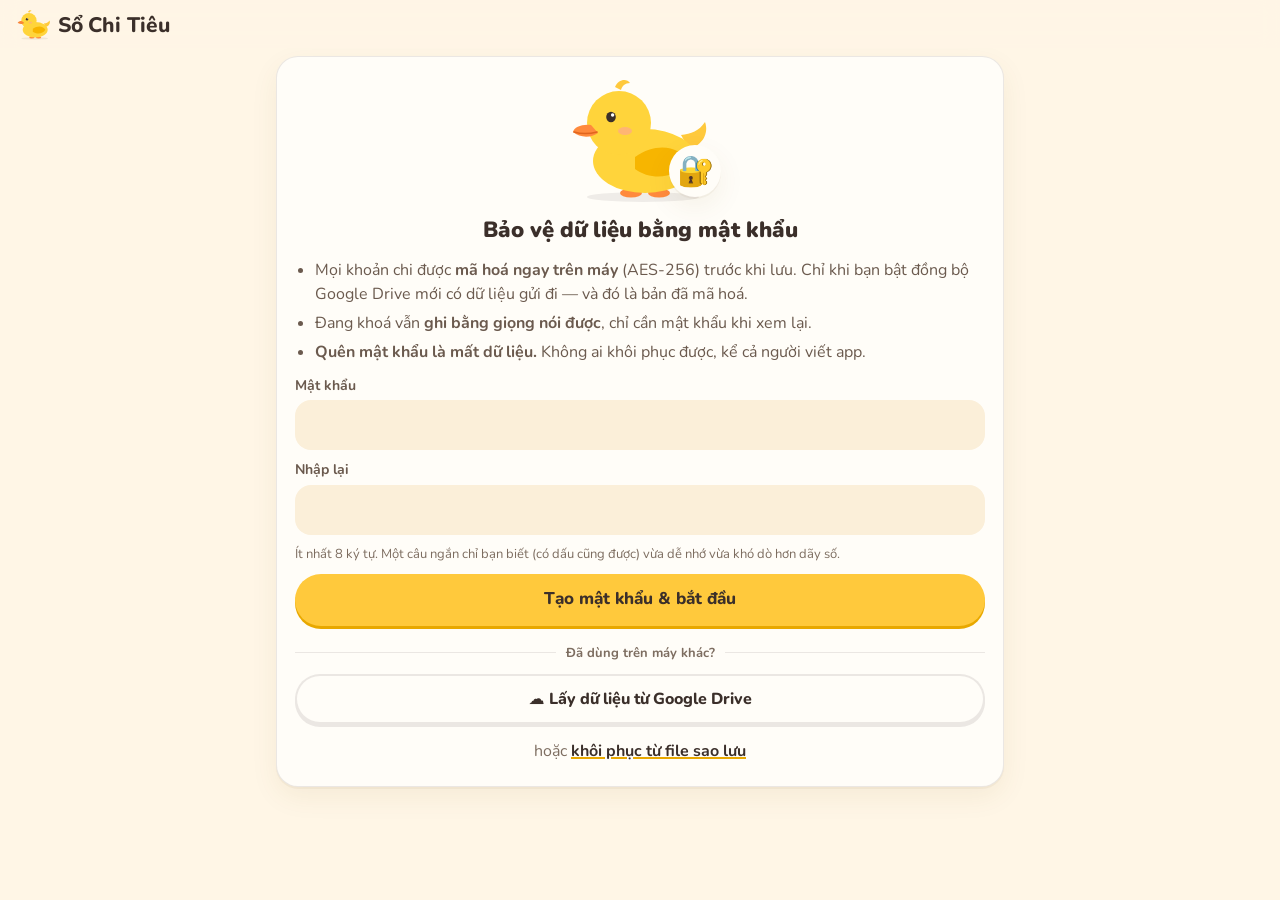
==== commit 059b6a31: "Đồng bộ Google Drive cho nhiều thiết bị (dữ liệu vẫn mã hoá) - Đăng nhập bằng Google Identity Servic" ====
--- a/index.html
+++ b/index.html
@@ -2,7 +2,7 @@
 <html lang="vi">
 <head>
 <meta charset="utf-8">
-<meta http-equiv="Content-Security-Policy" content="default-src 'self'; script-src 'self'; style-src 'self'; img-src 'self' data: blob:; connect-src 'self'; manifest-src 'self'; worker-src 'self'; object-src 'none'; base-uri 'none'; form-action 'none'">
+<meta http-equiv="Content-Security-Policy" content="default-src 'self'; script-src 'self' https://accounts.google.com/gsi/client; style-src 'self' https://accounts.google.com/gsi/style 'sha256-RU4sU0AaS8IBGZx8XrGt/pa9A5SLA3dQszGeqT5L3Kw='; frame-src https://accounts.google.com/gsi/; img-src 'self' data: blob:; connect-src 'self' https://accounts.google.com/gsi/ https://www.googleapis.com; manifest-src 'self'; worker-src 'self'; object-src 'none'; base-uri 'none'; form-action 'none'">
 <meta name="referrer" content="no-referrer">
 <meta name="viewport" content="width=device-width, initial-scale=1, viewport-fit=cover">
 <meta name="theme-color" content="#FFC93C">
@@ -30,11 +30,11 @@
       <div class="gate-art" aria-hidden="true"><img src="icons/duck.svg" alt="" width="150" height="124"><span class="gate-badge">🔐</span></div>
       <h2>Bảo vệ dữ liệu bằng mật khẩu</h2>
       <ul class="gate-points">
-        <li>Mọi khoản chi được <b>mã hoá ngay trên máy</b> (AES-256) trước khi lưu. Không có gì gửi lên mạng.</li>
+        <li>Mọi khoản chi được <b>mã hoá ngay trên máy</b> (AES-256) trước khi lưu. Chỉ khi bạn bật đồng bộ Google Drive mới có dữ liệu gửi đi — và đó là bản đã mã hoá.</li>
         <li>Đang khoá vẫn <b>ghi bằng giọng nói được</b>, chỉ cần mật khẩu khi xem lại.</li>
         <li><b>Quên mật khẩu là mất dữ liệu.</b> Không ai khôi phục được, kể cả người viết app.</li>
       </ul>
-      <form id="setup-form" class="gate-form" autocomplete="on">
+      <form id="setup-form" class="gate-form" method="dialog" autocomplete="on">
         <input class="sr-only" type="text" name="username" autocomplete="username" value="Coin Manager" tabindex="-1" aria-hidden="true" readonly>
         <label>Mật khẩu <input name="pass" type="password" autocomplete="new-password" required></label>
         <label>Nhập lại <input name="pass2" type="password" autocomplete="new-password" required></label>
@@ -42,7 +42,9 @@
         <p class="form-error" role="alert"></p>
         <button class="btn primary" type="submit">Tạo mật khẩu &amp; bắt đầu</button>
       </form>
-      <p class="muted center">Đổi máy? <label class="link">Khôi phục từ bản sao lưu<input id="restore-file" type="file" accept=".json,application/json" hidden></label></p>
+      <div class="gate-or"><span>Đã dùng trên máy khác?</span></div>
+      <button id="restore-drive" class="btn google-btn" type="button">☁️ Lấy dữ liệu từ Google Drive</button>
+      <p class="muted center">hoặc <label class="link">khôi phục từ file sao lưu<input id="restore-file" type="file" accept=".json,application/json" hidden></label></p>
     </div>
   </section>
 
@@ -52,7 +54,7 @@
       <div class="gate-art" aria-hidden="true"><img src="icons/duck.svg" alt="" width="150" height="124"><span class="gate-badge">🔒</span></div>
       <h2>Đang khoá</h2>
       <p id="lock-msg" class="muted"></p>
-      <form id="unlock-form" class="gate-form" autocomplete="on">
+      <form id="unlock-form" class="gate-form" method="dialog" autocomplete="on">
         <input class="sr-only" type="text" name="username" autocomplete="username" value="Coin Manager" tabindex="-1" aria-hidden="true" readonly>
         <label>Mật khẩu <input name="pass" type="password" autocomplete="current-password" required></label>
         <p class="form-error" role="alert"></p>
@@ -76,7 +78,7 @@
 
     <p class="mic-hint">Bấm <span class="mic-hint-icon" aria-hidden="true">🎤</span> ở dưới rồi đọc các món kèm giá, ví dụ: <q>bánh hai lăm nước ngọt hai lăm rau hai lăm</q></p>
 
-    <form id="text-form" class="text-form" autocomplete="off">
+    <form id="text-form" class="text-form" method="dialog" autocomplete="off">
       <input id="text-input" type="text" enterkeyhint="done" placeholder="Hoặc gõ: bánh 25 nước ngọt 25" aria-label="Gõ khoản chi">
       <button class="btn" type="submit">Thêm</button>
     </form>
@@ -148,7 +150,7 @@
       <h2 class="card-title">Danh mục &amp; từ khoá</h2>
       <p class="muted">Chạm vào một danh mục, gõ từ khoá rồi bấm <b>Lưu</b> (nhiều từ thì cách nhau bằng dấu phẩy). Từ khoá dài hơn được ưu tiên; dài bằng nhau thì từ của bạn thắng từ có sẵn.</p>
       <div id="cat-settings"></div>
-      <form id="cat-add" class="cat-add" autocomplete="off">
+      <form id="cat-add" class="cat-add" method="dialog" autocomplete="off">
         <input name="icon" maxlength="4" placeholder="🐱" aria-label="Biểu tượng">
         <input name="name" required placeholder="Tên danh mục mới" aria-label="Tên danh mục mới">
         <select name="type" aria-label="Loại"><option value="expense">Chi</option><option value="income">Thu</option></select>
@@ -161,13 +163,24 @@
       <ul id="learned-list" class="learned-list"></ul>
     </section>
 
+    <section class="card sync-card">
+      <h2 class="card-title">☁️ Đồng bộ Google Drive</h2>
+      <p id="sync-info"></p>
+      <div class="btn-row">
+        <button id="sync-now" class="btn primary" type="button">Đồng bộ ngay</button>
+        <button id="sync-disconnect" class="btn ghost" type="button" hidden>Ngắt kết nối</button>
+      </div>
+      <label class="switch"><input id="set-autosync" type="checkbox"> <span>Tự đồng bộ khi mở khoá (tối đa 6 giờ một lần)</span></label>
+      <p class="muted hint">Dùng nhiều máy: mở app ở máy kia, chọn <b>Lấy dữ liệu từ Google Drive</b> rồi nhập cùng mật khẩu. App chỉ ghi vào thư mục ẩn riêng của nó trên Drive, và chỉ ghi <b>bản đã mã hoá</b> — Google không đọc được nội dung.</p>
+    </section>
+
     <section class="card">
       <h2 class="card-title">Dữ liệu</h2>
       <p id="data-info" class="muted"></p>
       <div class="btn-row">
         <button id="export-json" class="btn" type="button">Sao lưu (đã mã hoá)</button>
         <button id="export-csv" class="btn" type="button">Xuất Excel (CSV, không mã hoá)</button>
-        <label class="btn">Khôi phục từ file<input id="import-json" type="file" accept="application/json,.json" hidden></label>
+        <label class="btn">Gộp từ file<input id="import-json" type="file" accept="application/json,.json" hidden></label>
       </div>
       <button id="wipe" class="btn danger" type="button">Xoá toàn bộ dữ liệu…</button>
     </section>
--- a/css/app.css
+++ b/css/app.css
@@ -522,3 +522,9 @@
 .kw-chip span { display: inline-grid; place-items: center; width: 20px; height: 20px; border-radius: 50%; background: var(--surface); font-size: 11px; }
 .kw-add { display: flex; gap: 8px; margin: 10px 0 4px; }
 .kw-add input { flex: 1; }
+
+/* ----- Đồng bộ Google Drive ----- */
+.gate-or { display: flex; align-items: center; gap: 10px; color: var(--muted); font-size: 13px; font-weight: 700; margin-top: 6px; }
+.gate-or::before, .gate-or::after { content: ""; flex: 1; height: 1px; background: var(--border); }
+.google-btn { background: var(--surface); border: 2px solid var(--border); box-shadow: 0 3px 0 var(--border); min-height: 50px; }
+.sync-card #sync-info { margin: 0 0 4px; color: var(--ink-2); font-weight: 600; overflow-wrap: anywhere; }
